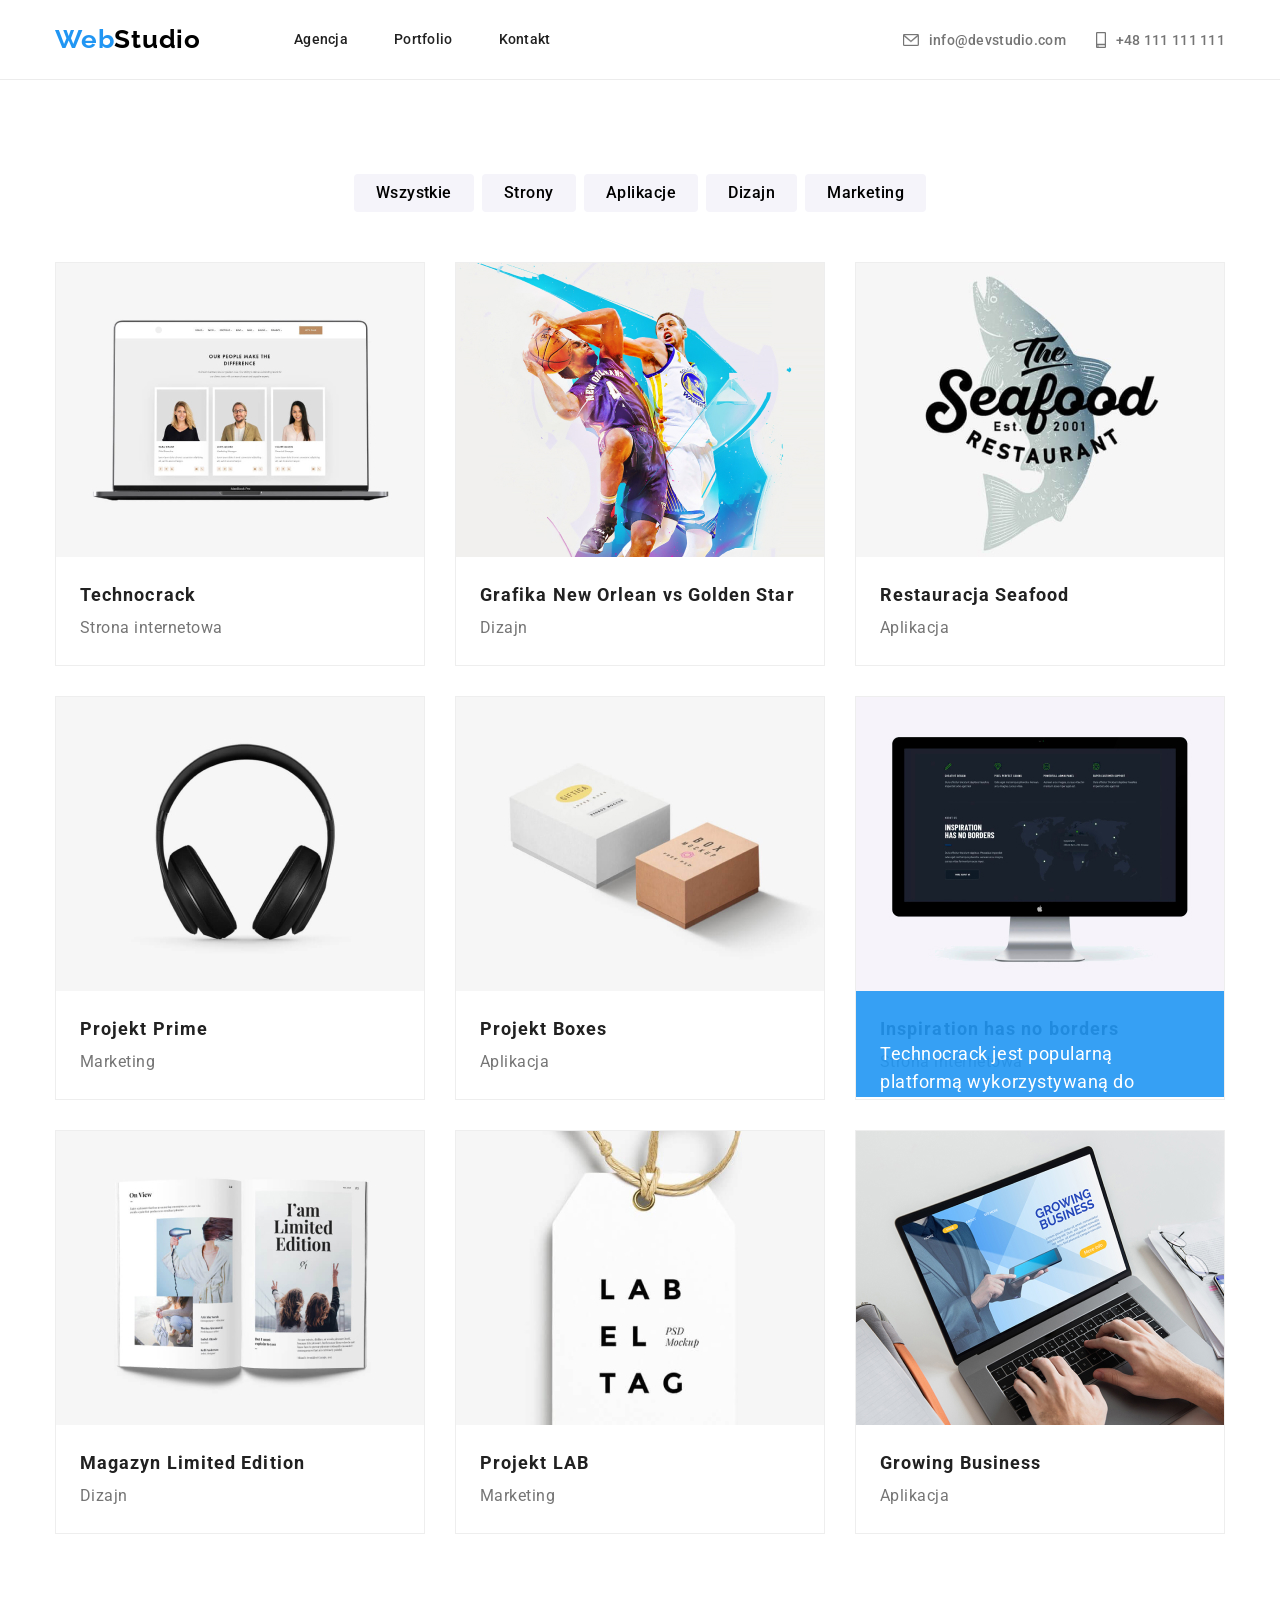
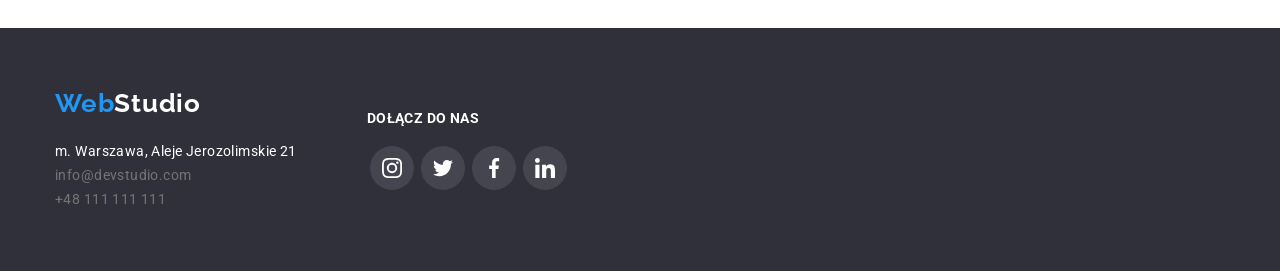
==== portfolio.html @ 231e3b5c "Files added Moved files into HW6" ====
<!doctype html>
<html lang="en">
    <head>
        <link href="https://fonts.googleapis.com/css2?family=Raleway:wght@700&family=Roboto:wght@400;500;700;900&display=swap"
            rel="stylesheet">
        <link rel="stylesheet" href="https://cdnjs.cloudflare.com/ajax/libs/modern-normalize/1.0.0/modern-normalize.min.css" />
        <link rel="stylesheet" href="./css/styles.css"/>
        <meta charset="utf-8">
        <title>Portfolio</title>
    </head>
    <body>
<!-- header -->
        <header class="header">
            <div class="container">
                <div class="navigation-bar">
                    <div class="navigation-menu">
                    <a class="header-logo" href="./index.html"><span class="in-logo">Web</span>Studio
                    </a>
                    <nav class="navigation-description">
                        <ul class="main-menu">
                            <li class="nav-item">
                                <a class="menu" href="./index.html">Agencja
                                </a>
                            </li>
                            <li class="nav-item">
                                <a class="menu" href="./portfolio.html">Portfolio
                                </a>
                            </li>
                            <li class="nav-item">
                                <a class="menu" href="./index.html">Kontakt
                                </a>
                            </li>
                        </ul>
                    </nav>
                    </div>
                    <div class="contact-bar">
                        <ul class="contact">
                            <li class="header-contact-mail">
                                <a class="header-contact" href="mailto:info@devstudio.com">
                                    <svg class="header-contact-icon" width="16" height="12">
                                        <use href="images/icons.svg#icon-envelope">
                                        </use>
                                    </svg>info@devstudio.com
                                </a>
                            </li>
                            <li class="header-contact-phone">
                                <a class="header-contact" href="tel:+48111111111">
                                    <svg class="header-contact-icon" width="10" height="16">
                                        <use href="images/icons.svg#icon-smartphone">
                                        </use>
                                    </svg>  +48 111 111 111
                                </a>
                        </li>
                        </ul>
                    </div>
                </div>
            </div>
        </header> 
<!-- Buttons -->
        <main>
            <section class="section">
                <div class="container">
                    <ul class="filters-list">
                        <li><button class="button-filters" type="button">Wszystkie</button></li>
                        <li><button class="button-filters" type="button">Strony</button></li>
                        <li><button class="button-filters" type="button">Aplikacje</button></li>
                        <li><button class="button-filters" type="button">Dizajn</button></li>
                        <li><button class="button-filters" type="button">Marketing</button></li>
                    </ul>
                </div>
<!-- Portfolio -->
                <div class="container">
                    <ul class="section-list">
                        <li class="list-item">
                            <div class="list-box">
                                <img class="portfolio-image" src="images/technocrack.jpg" alt="Strona internetowa" width="370" height="294"/>
                                <div class="portfolio-text">
                                    <p class="text-box">
                                        Technocrack jest popularną platformą wykorzystywaną do
                                        rozpowszechniania koronawirusa. Firmy wykorzystują tę
                                        platformę do celów szpiegowskich i ataków na niezabezpieczone
                                        serwery konkurencji.
                                    </p>
                                </div>
                            </div>
                            <div class="list-item-container">
                                <h3 class="list-item-title">Technocrack</h3>
                                <p class="list-item-text">Strona internetowa</p>
                             </div>
                        </li>
                        <li class="list-item">
                            <div class="list-box">
                                <img class="portfolio-image" src="images/basketball.jpg" alt="Plakat" width="370" height="294"/>
                                <div class="portfolio-text">
                                    <p class="text-box">
                                        Technocrack jest popularną platformą wykorzystywaną do
                                        rozpowszechniania koronawirusa. Firmy wykorzystują tę
                                        platformę do celów szpiegowskich i ataków na niezabezpieczone
                                        serwery konkurencji.
                                    </p>
                                </div>
                            </div>
                            <div class="list-item-container">
                                <h3 class="list-item-title">Grafika New Orlean vs Golden Star</h3>
                                <p class="list-item-text">Dizajn</p>
                            </div>
                        </li>
                        <li class="list-item">
                            <div class="list-box">
                                <img class="portfolio-image" src="images/restaurant.jpg" alt="Restauracja" width="370" height="294" />
                                <div class="portfolio-text">
                                    <p class="text-box">
                                        Technocrack jest popularną platformą wykorzystywaną do
                                        rozpowszechniania koronawirusa. Firmy wykorzystują tę
                                        platformę do celów szpiegowskich i ataków na niezabezpieczone
                                        serwery konkurencji.
                                    </p>
                                </div>
                            </div>
                            <div class="list-item-container">
                                <h3 class="list-item-title">Restauracja Seafood</h3>
                                <p class="list-item-text">Aplikacja</p>
                            </div>
                        </li>
                        <li class="list-item">
                            <div class="list-box">
                                <img class="portfolio-image" src="images/headphones.jpg"   alt="Słuchawki" width="370" height="294" />
                                <div class="portfolio-text">
                                    <p class="text-box">
                                        Technocrack jest popularną platformą wykorzystywaną do
                                        rozpowszechniania koronawirusa. Firmy wykorzystują tę
                                        platformę do celów szpiegowskich i ataków na niezabezpieczone
                                        serwery konkurencji.
                                    </p>
                                </div>
                            </div>
                            <div class="list-item-container">
                                <h3 class="list-item-title">Projekt Prime</h3>
                                <p class="list-item-text">Marketing</p>
                            </div>
                        </li>
                        <li class="list-item">
                            <div class="list-box">
                                <img class="portfolio-image" src="images/boxes.jpg" alt="Pudełka" width="370" height="294" />
                                <div class="portfolio-text">
                                    <p class="text-box">
                                        Technocrack jest popularną platformą wykorzystywaną do
                                        rozpowszechniania koronawirusa. Firmy wykorzystują tę
                                        platformę do celów szpiegowskich i ataków na niezabezpieczone
                                        serwery konkurencji.
                                    </p>
                                </div>
                            </div>
                            <div class="list-item-container">
                                <h3 class="list-item-title">Projekt Boxes</h3>
                                <p class="list-item-text">Aplikacja</p>
                            </div>
                        </li>
                        <li class="list-item">
                            <div class="list-box">
                                <img class="portfolio-image" src="images/monitor.jpg" alt="iMac" width="370" height="294"/>
                                <div class="portfolio-text">
                                    <p class="text-box">
                                        Technocrack jest popularną platformą wykorzystywaną do
                                        rozpowszechniania koronawirusa. Firmy wykorzystują tę
                                        platformę do celów szpiegowskich i ataków na niezabezpieczone
                                        serwery konkurencji.
                                    </p>
                                </diw>
                            </div>
                            <div class="list-item-container">
                                <h3 class="list-item-title">Inspiration has no borders</h3>
                                <p class="list-item-text">Strona internetowa</p>
                            </div>
                        </li>
                        <li class="list-item">
                            <div class="list-box">
                                <img class="portfolio-image" src="images/magazyn.jpg" alt="Magazyn" width="370" height="294" />
                                <div class="portfolio-text">
                                    <p class="text-box">
                                        Technocrack jest popularną platformą wykorzystywaną do
                                        rozpowszechniania koronawirusa. Firmy wykorzystują tę
                                        platformę do celów szpiegowskich i ataków na niezabezpieczone
                                        serwery konkurencji.
                                    </p>
                                </div>
                            </div>
                            <div class="list-item-container">
                                <h3 class="list-item-title">Magazyn Limited Edition</h3>
                                <p class="list-item-text">Dizajn</p>
                            </div>
                        </li>
                        <li class="list-item">
                            <div class="list-box">
                                <img class="portfolio-image" src="images/lab.jpg" alt="Zawieszka" width="370" height="294" />
                                <div class="portfolio-text">
                                    <p class="text-box">
                                        Technocrack jest popularną platformą wykorzystywaną do
                                        rozpowszechniania koronawirusa. Firmy wykorzystują tę
                                        platformę do celów szpiegowskich i ataków na niezabezpieczone
                                        serwery konkurencji.
                                    </p>
                                </div>
                            </div>
                            <div class="list-item-container">
                                <h3 class="list-item-title">Projekt LAB</h3>
                                <p class="list-item-text">Marketing</p>
                            </div>
                        </li>
                        <li class="list-item">
                            <div class="list-box">
                                <img class="portfolio-image" src="images/laptop_2.jpg" alt="Macbook" width="370" height="294" />
                                <div class="portfolio-text">
                                    <p class="text-box">
                                        Technocrack jest popularną platformą wykorzystywaną do
                                        rozpowszechniania koronawirusa. Firmy wykorzystują tę
                                        platformę do celów szpiegowskich i ataków na niezabezpieczone
                                        serwery konkurencji.
                                    </p>
                                </div>
                            </div>
                            <div class="list-item-container">
                                <h3 class="list-item-title">Growing Business</h3>
                                <p class="list-item-text">Aplikacja</p>
                            </div>
                        </li>   
                    </ul>
                </div>
            </section>
        </main>
<!-- footer -->
    <footer class="footer">
        <div class="container">
            <div class="footer-content">  
                <ul class="footer-list">
                    <li><a class="link-logo-footer" href=""><span class="web">Web</span>Studio</a></li>
                    <li><address class="adress-footer">m. Warszawa, Aleje Jerozolimskie 21</address></li>
                    <li><a class="link-mail-footer" href="mailto:info@devstudio.com">info@devstudio.com</a></li>
                    <li><a class="link-phone-footer" href="tel:+48111111111">+48 111 111 111</a></li>
                </ul> 
                <div class="social-links-footer">
                    <h2 class="social-links-footer-title">Dołącz do nas</h2>
                    <ul class="social-links-footer-list">
                        <li class="social-links-footer-item">
                            <svg class="social-links-footer-item-icon" width="20" height="20">
                                <use href="images/icons.svg#icon-instagram-2"></use>
                            </svg>
                        </li>
                        <li class="social-links-footer-item">
                            <svg class="social-links-footer-item-icon" width="20" height="20">
                                <use href="images/icons.svg#icon-twitter-1"></use>
                            </svg>
                        </li>
                        <li class="social-links-footer-item">
                            <svg class="social-links-footer-item-icon" width="20" height="20">
                                <use href="images/icons.svg#icon-facebook-1"></use>
                            </svg>
                        </li>
                        <li class="social-links-footer-item">
                            <svg class="social-links-footer-item-icon" width="20" height="20">
                                <use href="images/icons.svg#icon-linkedin-1"></use>
                            </svg>
                        </li>
                    </ul>
                </div>
            </div>
        </footer>
    </body>
</html>
---- css/styles.css ----
:root {
    --main-font: "Roboto", sans-serif;
    --secondary-font: "Raleway", sans-serif;
    --white-background: #FFFFFF;
    --blue-accent: #2196F3;
    --grey-text: #757575;
    --black-logo: #000000;
    --black-title-text: #212121;
    --light-grey-background: #F5F4FA;
    --icon-grey-fill: #AFB1B8;
}

body {
    font-family: var(--main-font);
    background-color: var(--white-background);
    width: 100%;
    /* margin: 0px auto; */
}

* {
    margin: 0;
    padding: 0;
}

.section {
    padding: 94px 0px;
}

.container {
    width: 1200px;
    margin: 0 auto;
    padding: 0px 15px;
}

/* header */

.header {
    box-sizing: border-box;
    height: 80px;
    border-bottom: 1px solid #ECECEC;
    margin-top: 0;
    display: flex;
    align-items: center;
}

.navigation-bar {
    display: flex;
    flex-direction: row;
    flex-wrap: nowrap;
    justify-content: space-between;
    align-items: center;
}

.navigation-menu {
    display: flex;
    flex-direction: row;
    flex-wrap: nowrap;
    justify-content: space-between;
    align-items: center;
    gap: 93px;
}

.header-logo {
    font-family: var(--secondary-font);
    color: var(--black-logo);
    font-size: 26px;
    font-weight: 700;
    line-height: 1.19;
    text-decoration: none;
    letter-spacing: 0.03em;
}

.in-logo {
    color: var(--blue-accent);
}

.main-menu {
    display: flex;
    flex-direction: row;
    flex-wrap: nowrap;
    justify-content: space-between;
    align-items: center;
    list-style: none;
    gap: 46px;
}

.menu {
    text-decoration: none;
    font-family: 'Roboto';
    font-style: normal;
    font-weight: 500;
    font-size: 14px;
    line-height: 16px;
    letter-spacing: 0.02em;
    color: var(--black-title-text)
}

.menu:hover,
.menu:active,
.header-contact:hover,
.header-contact:active {
    color: var(--blue-accent);
    transition: color 250ms cubic-bezier(0.4, 0, 0.2, 1);
}

.contact {
    display: flex;
    flex-direction: row;
    flex-wrap: nowrap;
    justify-content: space-between;
    align-items: center;
    list-style: none;
    gap: 30px;
}

.header-contact {
    display: flex;
    flex-direction: row;
    flex-wrap: nowrap;
    justify-content: space-between;
    align-items: center;
    list-style: none;
    text-decoration: none;
    gap: 10px;
    font-family: 'Roboto';
    font-style: normal;
    font-weight: 500;
    font-size: 14px;
    line-height: 16px;
    letter-spacing: 0.02em;
    color: var(--grey-text)
}

.header-contact:hover .header-contact-icon,
.header-contact:active .header-contact-icon,
.header-contact:hover svg {
    color: var(--blue-accent);
    fill: var(--blue-accent);
    stroke: var(--blue-accent);
    transition: color fill stroke 250ms cubic-bezier(0.4, 0, 0.2, 1);
}

.header-contact-icon {
    fill: var(--grey-text);
    stroke: var(--grey-text);
}

.header-contact-icon:hover,
.header-contact-icon:active {
    fill: var(--blue-accent);
    stroke: var(--grey-text);
    transition: fill stroke 250ms cubic-bezier(0.4, 0, 0.2, 1);
   
}

.menu:hover {
    position: relative;
    color: var(--blue-accent);
}

.menu:hover::after {
    position: absolute;
    content: " ";
    display: block;
    top: 45px;
    width: 100%;
    height: 4px;
    background-color: var(--blue-accent);
    border-radius: 2px;
    transition: color 250ms cubic-bezier(0.4, 0, 0.2, 1);
}

/* footer */

.footer {
    display: flex;
    flex-direction: row;
    background-color: #2F303A;
    padding: 60px 0;
}

.footer-content {
    display: flex;
    flex-direction: row;
    align-items: center;
    gap: 70px;
}
.footer-list {
    max-width: fit-content;
    list-style-type: none;
    display: flex;
    flex-direction: column;
}

.link-logo-footer {
    font-family: 'Raleway';
    font-weight: 700;
    font-size: 26px;
    line-height: 31px;
    letter-spacing: 0.03em;
    text-decoration: none;
    color: var(--white-background);
}

.web {
    color: var(--blue-accent);
}

.adress-footer {
    /* width: 246px; */
    font-family: 'Roboto';
    font-style: normal;
    font-weight: 400;
    font-size: 14px;
    line-height: 24px;
    letter-spacing: 0.03em;
    text-decoration: none;
    color: var(--white-background);
    margin-top: 20px;
}

.link-mail-footer {
    font-style: normal;
    font-weight: 400;
    font-size: 14px;
    line-height: 24px;
    letter-spacing: 0.03em;
    text-decoration: none;
    color: var(--grey-text);
    margin-top: 9px;
}

.link-phone-footer {
    font-style: normal;
    font-weight: 400;
    font-size: 14px;
    line-height: 24px;
    letter-spacing: 0.03em; 
    text-decoration: none;
    color: var(--grey-text);
    margin-top: 9px;
}

.social-links-footer {
    width: 204px;
    height: 80px;
    gap: 10px;
}
.social-links-footer-title {
    font-family: 'Roboto';
    font-style: normal;
    font-weight: 700;
    font-size: 14px;
    line-height: 16px;
    letter-spacing: 0.03em;
    text-transform: uppercase;
    color: var(--white-background);
    margin-bottom: 20px;
}
.social-links-footer-list {
    list-style-type: none;
    display: flex;
    flex-direction: row;
    justify-content:space-around;
}

.social-links-footer-item {
    width: 44px;
    height: 44px;
    padding: 12px 12px 12px 12px;
    border-radius: 50%;
    background-color: rgba(255, 255, 255, 0.1);
}

.social-links-footer-item:hover,
.social-links-footer-item:focus {
    background-color: var(--blue-accent);
    cursor: pointer;
    transition: 250ms cubic-bezier(0.4, 0, 0.2, 1);
}

.social-links-footer-item-icon {
    fill: var(--white-background)
}

/* MAIN PAGE */
/* button with background */

.solutions {
    background-image: linear-gradient(rgba(47, 48, 58, 0.4),
                rgba(255, 255, 255, 0.1)), url(./../images/background-image.svg);
    background-size: cover;
    background-repeat: no-repeat;
    filter: drop-shadow(0px 4px 4px rgba(0, 0, 0, 0.25));
    align-items: center;
    display: flex;
    flex-direction: column;
    justify-content: center;
    padding: 200px 0px;
}

.content {
    display: flex;
    flex-direction: column;
    align-items: center;
}

.title-solutions {
    color: var(--white-background);
    text-align: center;
    display: flex;
    justify-content: space-between;
    width: 671px;
    height: 120px;
    align-items: center;
    justify-content: center;
    text-transform: uppercase;
    line-height: 60px;
    font-size: 44px;
    font-weight: 900;
    letter-spacing: 0.06em;
}

.service-button {
    color: var(--white-background);
    background-color: var(--blue-accent);
    border-radius: 4px;
    cursor: pointer;
    font-size: 16px;
    font-weight: 700;
    line-height: 30px;
    text-align: center;
    letter-spacing: 0.06em;
    padding: 10px 42px;   
    border: none;
    margin-top: 30px;
}

/* Strengths */

/* .section-strengths {
    width: 1170px;
    height: 251px;
    margin-top: 94px;
    margin-bottom: 94px;
    margin-left: 215px;
    margin-right: 215px;
} */

.strengths-list {
    list-style-type: none;
    display: flex;
    flex-direction: row;
    justify-content: space-between;
    margin: auto;
    gap: 30px;
}

.strengths-item {
    box-sizing: border-box;
    width: 270px;
    height: 251px;
}

.strengths-icon-group {
    background-color: var(--light-grey-background);
    box-sizing: border-box;
    width: 270px;
    height: 120px;
    border-radius: 4px;
    padding: 25px 100px 25px 100px;
    margin-bottom: 30px;

}

.strengths-title {
    font-family: 'Roboto';
    font-style: normal;
    font-weight: 700;
    font-size: 14px;
    line-height: 16px;
    letter-spacing: 0.03em;
    text-transform: uppercase;
    color: var(--black-title-text);
    margin-bottom: 10px;
}

.strengths-text {
    font-family: 'Roboto';
    font-style: normal;
    font-weight: 400;
    font-size: 14px;
    line-height: 24px;
    letter-spacing: 0.03em;
    color: var(--grey-text);
}

/* scope */

.scope {
    display: flex;
    flex-direction: column;
    justify-content: space-between;
    align-items: center;
}

.scope-title {
    font-weight: 700;
    font-size: 36px;
    line-height: 42px;
    text-align:center;
    letter-spacing: 0.03em;
    color: var(--black-title-text);
    margin-bottom: 50px;
}

.scope-list {
    list-style: none;
    display: flex;
    flex-direction: row;
    justify-content: space-between;
    gap: 30px;
}

.scope-item {
    padding: 0;
    gap: 15px;
    position: relative;
    overflow: hidden;
}

.scope-item>.box {
    position: absolute;
    left: 0;
    bottom: 3px;
    text-align: center;
    display: flex;
    justify-content: center;
    align-items: center;
    width: 100%;
    height: 70px;
    font-size: 14px;
    font-weight: 700;
    background-color: rgba(47, 48, 58, 0.8);
    color: var(--light-grey-background)
}

/* team */

.team {
    background-color: #F5F4FA;
    display: flex;
    flex-direction: column;
    justify-content: space-between;
    align-items: center;
}

.team-title {
    font-weight: 700;
    font-size: 36px;
    line-height: 42px;
    text-align: center;
    letter-spacing: 0.03em;
    color: var(--black-title-text);
    margin-bottom: 50px;
}

.team-list {
    list-style: none;
    display: flex;
    flex-direction: row;
    justify-content: space-between;
}

.team-item {
    width: 270px;
    height: 428px;
    background-color: var(--white-background);
    box-shadow: 0px 1px 3px rgba(0, 0, 0, 0.12), 0px 1px 1px rgba(0, 0, 0, 0.14), 0px 2px 1px rgba(0, 0, 0, 0.2);
    border-radius: 0px 0px 4px 4px;
}

.title-name {
    font-weight: 500;
    font-size: 16px;
    line-height: 19px;
    text-align: center;
    letter-spacing: 0.03em;
    color: var(--black-title-text);
    margin: 30px 99px 10px 99px;
}

.text-position {
    font-weight: 400;
    font-size: 16px;
    line-height: 19px;
    text-align: center;
    letter-spacing: 0.03em;
    color: var(--grey-text);
    margin-bottom: 16px;
}

.team-list-social-links {
    width: 206px;
    height: 56px;
    margin: auto;
    list-style-type: none;
    display: flex;
    flex-direction: row;
    justify-content: space-between;
}

.team-item-social-links {
    width: 44px;
    height: 44px;
    padding: 12px 12px 12px 12px;
    border-radius: 50%;
    background-color: var(--white-background);
}

.team-item-social-links:hover,
.team-item-social-links:focus,
.team-item-social-links:hover svg {
    background-color: var(--blue-accent);
    fill: var(--white-background);
    cursor: pointer;
    transition: 250ms cubic-bezier(0.4, 0, 0.2, 1);
}

.social-links-card-item {
    fill: var(--icon-grey-fill);
}

/* our clients */
/* .clients {
    width: 1600px;
    height: 372px;
    padding: 94px 215px 94px 215px;
} */
/* .our-clients {
    width: 1170px;
    height: 184px;
} */

.our-clients-title {
    font-family: 'Roboto';
    font-style: normal;
    font-weight: 700;
    font-size: 36px;
    line-height: 42px;
    text-align: center;
    letter-spacing: 0.03em;
    color: var(--black-title-text);
    margin-bottom: 50px;
}

.our-clients-list {
    list-style-type: none;
    box-sizing: border-box;
    display: flex;
    flex-direction: row;
    justify-content: space-between;
    gap: 30px;
}

.our-clients-icon {
    box-sizing: border-box;
    width: 170px;
    height: 92px;
    border: 1px solid #AFB1B8;
    border-radius: 4px;
    padding: 16px 32px 16px 32px;
}

.our-clients-icon-logo {
    fill: var(--icon-grey-fill);
}

.our-clients-icon:hover,
.our-clients-icon:focus {
    border: 1px solid var(--blue-accent);
    cursor: pointer;
    transition: 250ms cubic-bezier(0.4, 0, 0.2, 1);
    
}

.our-clients-icon:hover svg {
    fill: var(--blue-accent);
    cursor: pointer;
    transition: fill 250ms cubic-bezier(0.4, 0, 0.2, 1);
}

/* PORTFOLIO */
/* Buttons */

.filters-list {
    list-style-type: none;
    display: flex;
    flex-direction: row;
    justify-content:center;
    gap: 8px;
    /* width: 1600px;
    margin-top: 94px; */
    margin-bottom: 50px;
}

.button-filters {
    font-weight: 500;
    font-size: 16px;
    line-height: 26px;
    text-align: center;
    letter-spacing: 0.03em;
    border-radius: 4px;
    padding: 6px 22px 6px 22px;
    background-color: var(--light-grey-background);
    cursor: pointer;
    border: none;
}

.button-filters:hover,
.button-filters:focus {
    color: var(--white-background);
    background-color: var(--blue-accent);
    box-shadow: 0px 3px 1px rgba(0, 0, 0, 0.1), 0px 1px 2px rgba(0, 0, 0, 0.08), 0px 2px 2px rgba(0, 0, 0, 0.12);
    transition: 250ms cubic-bezier(0.4, 0, 0.2, 1);
}

/* Portfolio */
.portfolio {
    box-sizing: border-box;
    /* background-color: red; */
    /* width: 1170px; */
    /* height: 1360px; */
    /* margin-left: 215px;
    margin-right: 215px; */
}

.section-list {
    list-style: none;
    display: flex;
    flex-wrap: wrap;
    gap: 30px;
    padding: 0;
}

.list-item {
    box-sizing: border-box;
    width: 370px;
    height: 404px;
    flex-basis: calc((100% - 60px)/3);
    border: 1px solid #EEEEEE;
}

.list-item:hover,
.list-item:focus {
    box-shadow: 0px 1px 1px rgba(0, 0, 0, 0.12), 0px 4px 4px rgba(0, 0, 0, 0.06), 1px 4px 6px rgba(0, 0, 0, 0.16);
    cursor: pointer;
    transition: 250ms cubic-bezier(0.4, 0, 0.2, 1);
}

.portfolio-image {
    display: block;
}

.list-item-container {
   padding: 20px 24px 20px 24px;
}

.list-item-title {
    font-weight: 700;
    font-size: 18px;
    line-height: 36px;
    letter-spacing: 0.06em;
    color: var(--black-title-text);
}

.list-item-text {
    font-weight: 400;
    font-size: 16px;
    line-height: 30px;
    letter-spacing: 0.03em;
    color: var(--grey-text);
}

.list-box {
    position: relative;
    overflow:hidden;
}

.list-item:hover .portfolio-text,
.list-item:focus .portfolio-text {
    transform: translateY(-100%);
    transition: 250ms cubic-bezier(0.4, 0, 0.2, 1);
}

.portfolio-text {
    position: absolute;
    width: 370px;
    height: 294px;
    margin-left: auto;
    margin-right: auto;
    overflow: hidden;
    transform: translateY(0);
    transition: 250ms cubic-bezier(0.4, 0, 0.2, 1);
    background-color: rgba(33, 150, 243, 0.9);
    cursor: pointer;
}

.text-box {
    position: absolute;
    color: var(--white-background);
    font-size: 18px;
    line-height: 1.56;
    letter-spacing: 0.03em;
    padding: 49px 45px 49px 24px;
    margin: 0;
    transition: transform 250ms cubic-bezier(0.4, 0, 0.2, 1);
}

.list-item:hover,
.list-item:focus {
    box-shadow: 0px 1px 1px rgba(0, 0, 0, 0.12),
        0px 4px 4px rgba(0, 0, 0, 0.06), 0px 1px 1px rgba(0, 0, 0, 0.12);
    transition: 250ms cubic-bezier(0.4, 0, 0.2, 1);
}

/* MODAL WINDOW */

.backdrop {
    width: 100vw;
    height: 100vh;
    visibility: visible;
    opacity: 1;
    pointer-events: auto;
    position: fixed;
    left: 0;
    top: 0;
    background: rgba(0, 0, 0, 0.2);
    transition: visibility 250ms cubic-bezier(0.4, 0, 0.2, 1), opacity 250ms cubic-bezier(0.4, 0, 0.2, 1);
    z-index: 99;
}

.modal {
    position: absolute;
    top: 50%;
    left: 50%;
    transform: translate(-50%, -50%);
    width: 528px;
    min-height: 581px;
    background-color: var(--white-background);
}

.close-btn {
    position: absolute;
    top: 8px;
    right: 8px;
    width: 30px;
    height: 30px;
    background-color: var(--white-background);
    border: 1px solid rgba(0, 0, 0, 0.1);
    border-radius: 50%;
    cursor: pointer;
}

.is-hidden {
    opacity: 0;
    visibility: hidden;
    pointer-events: none;
}
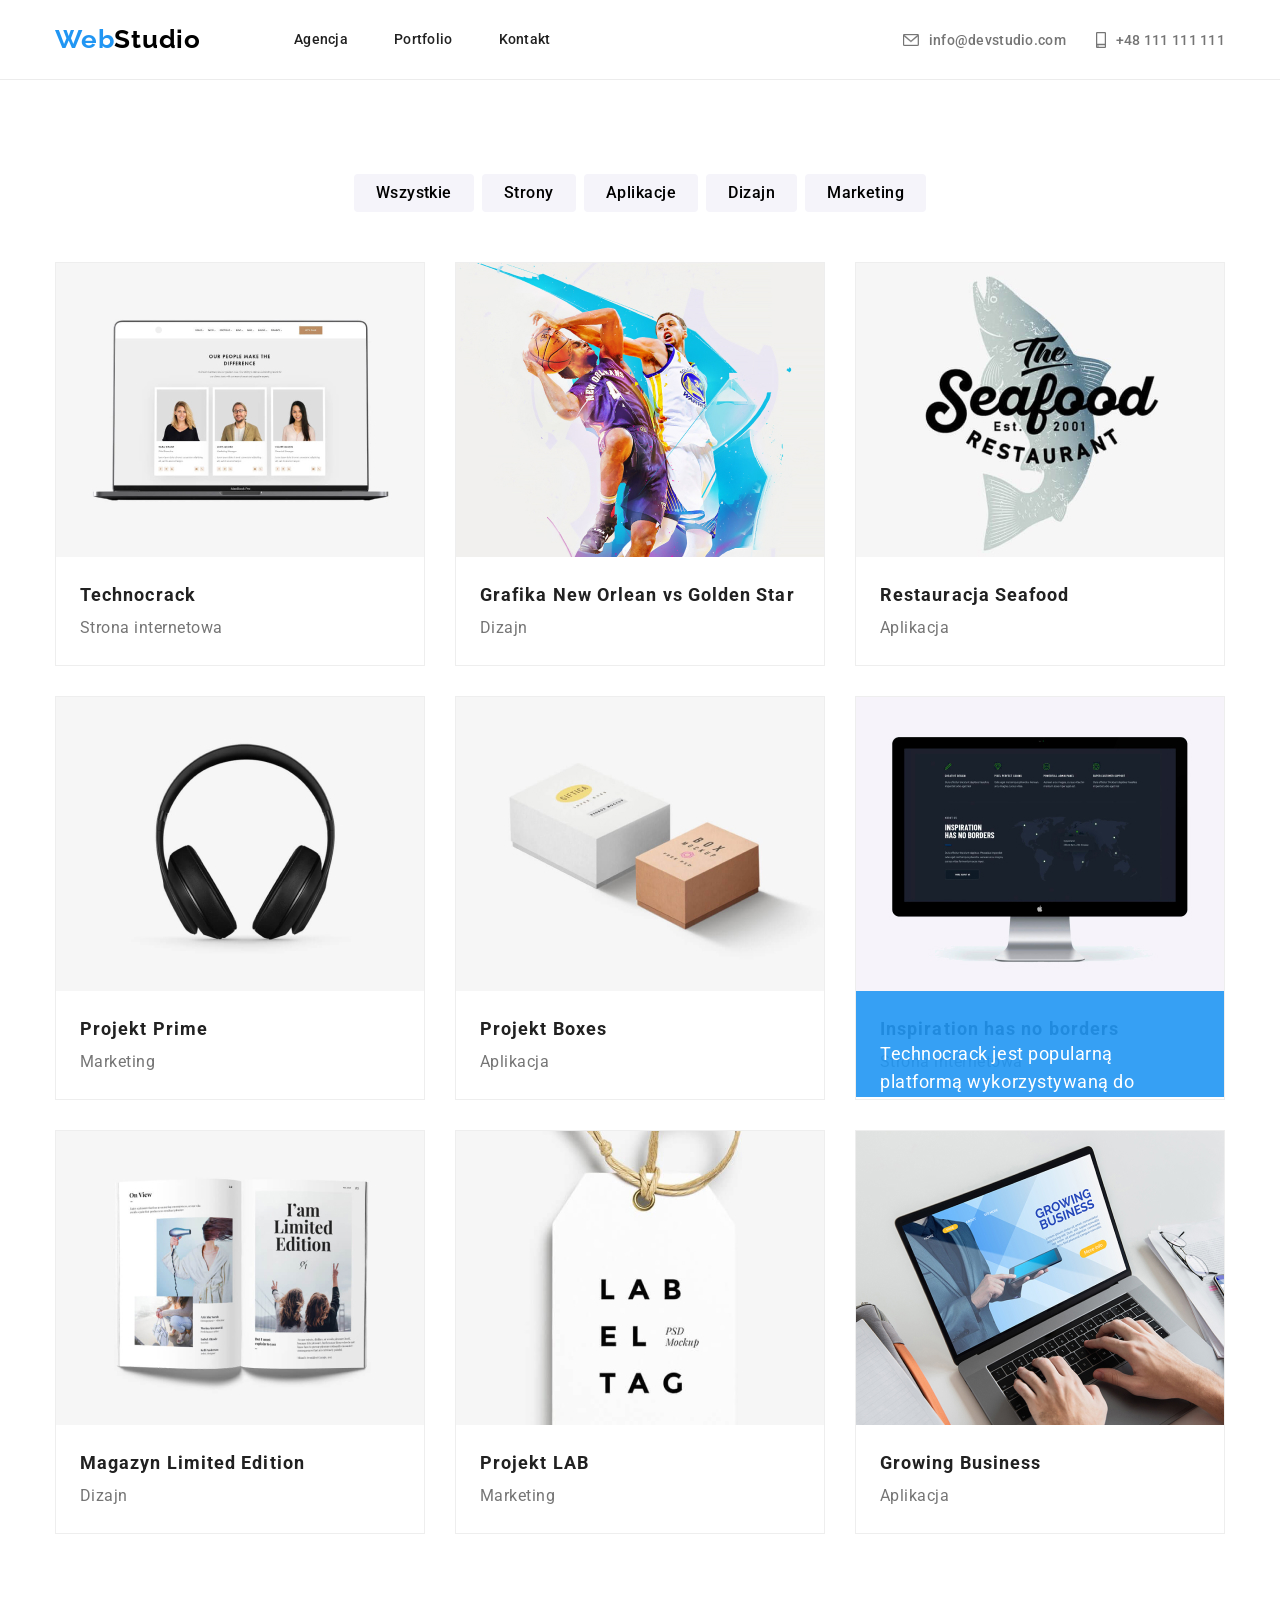
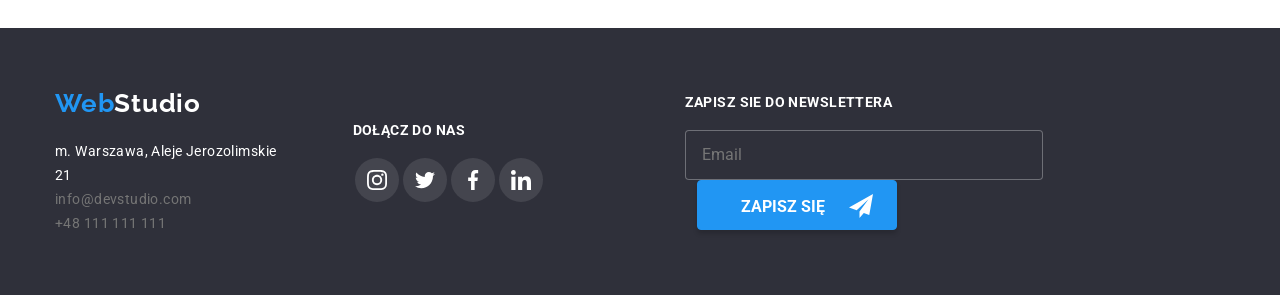
==== commit 4e13f402: "Footer newsletter + modal Fields added" ====
--- a/portfolio.html
+++ b/portfolio.html
@@ -231,13 +231,15 @@
 <!-- footer -->
     <footer class="footer">
         <div class="container">
-            <div class="footer-content">  
+            <div class="footer-content">
                 <ul class="footer-list">
                     <li><a class="link-logo-footer" href=""><span class="web">Web</span>Studio</a></li>
-                    <li><address class="adress-footer">m. Warszawa, Aleje Jerozolimskie 21</address></li>
+                    <li>
+                        <address class="adress-footer">m. Warszawa, Aleje Jerozolimskie 21</address>
+                    </li>
                     <li><a class="link-mail-footer" href="mailto:info@devstudio.com">info@devstudio.com</a></li>
                     <li><a class="link-phone-footer" href="tel:+48111111111">+48 111 111 111</a></li>
-                </ul> 
+                </ul>
                 <div class="social-links-footer">
                     <h2 class="social-links-footer-title">Dołącz do nas</h2>
                     <ul class="social-links-footer-list">
@@ -263,7 +265,21 @@
                         </li>
                     </ul>
                 </div>
+                <div class="newsletter-box">
+                    <p class="newsletter">ZAPISZ SIE DO NEWSLETTERA</p>
+                    <div class="newsletter-contact">
+                        <form name="form-email">
+                            <label>
+                                <input class="box-email" type="email" name="email" placeholder="Email" />
+                            </label>
+                            <button class="news-btn" type="button">ZAPISZ SIĘ
+                                <svg class="newsletter-icon" width="24" height="24">
+                                    <use href="./images/icons.svg#icon-icon-send"></use>
+                                </svg></button>
+                    </div>
+                </div>
             </div>
-        </footer>
+        </div>
+    </footer>
     </body>
 </html>
--- a/css/styles.css
+++ b/css/styles.css
@@ -281,6 +281,61 @@
 
 .social-links-footer-item-icon {
     fill: var(--white-background)
+}
+
+/* formularz */
+
+.newsletter-box {
+    margin-left: 70px;
+}
+
+.newsletter {
+    font-weight: 700;
+    color: var(--white-background);
+    font-size: 14px;
+    line-height: 16px;
+    letter-spacing: 0.03em;
+    padding-bottom: 20px;
+}
+
+.newsletter-contact {
+    display: block;
+    align-items: flex-end;
+}
+
+.box-email {
+    width: 358px;
+    height: 50px;
+    border-radius: 4px;
+    background-color: #2F303A;
+    border: 1px solid rgba(255, 255, 255, 0.3);
+    color: var(--light-color);
+    font-size: 16px;
+    padding-left: 16px;
+    cursor: text;
+}
+
+.news-btn {
+    width: 200px;
+    height: 50px;
+    color: var(--white-background);
+    background-color: var(--blue-accent);
+    font-weight: 700;
+    font-size: 16px;
+    line-height: 30px;
+    border-radius: 4px;
+    border: 1px solid rgba(33, 150, 243, 1);
+    margin-left: 12px;
+    box-shadow: 0px 4px 4px rgba(0, 0, 0, 0.15);
+    cursor: pointer;
+}
+
+.newsletter-icon {
+    color: var(--white-background);
+    fill: var(--white-background);
+    position: relative;
+    left: 20px;
+    top: 6px;
 }
 
 /* MAIN PAGE */
@@ -766,4 +821,167 @@
     opacity: 0;
     visibility: hidden;
     pointer-events: none;
+}
+
+.modal-header {
+    font-weight: 700;
+    font-size: 20px;
+    text-align: center;
+    color: var(--black-logo);
+}
+
+.fieldset {
+    display: flex;
+    align-items: center;
+    margin-top: 4px;
+    box-sizing: border-box;
+    border-radius: 4px;
+    fill: var(--white-background);
+}
+
+.fieldset-comment {
+    width: 448px;
+    min-height: 120px;
+    border-radius: 4px;
+    margin-top: 4px;
+    display: flex;
+    position: relative;
+    border: 1px solid rgba(33, 33, 33, 0.2);
+}
+
+.label {
+    margin-top: 10px;
+    font-size: 12px;
+    line-height: 1.167;
+    letter-spacing: 0.01em;
+    color: rgba(117, 117, 117, 1);
+}
+
+.label-icon {
+    display: flex;
+    width: 18px;
+    height: 18px;
+    padding: 12px;
+}
+
+.label {
+    font-weight: 400;
+    font-size: 12px;
+    line-height: 14px;
+    letter-spacing: 0.01em;
+}
+
+.fieldset input {
+    border: 1px solid rgba(33, 33, 33, 0.2);
+    border-radius: 4px;
+    background-color: transparent;
+    width: 406px;
+    position: absolute;
+    height: 40px;
+    padding-left: 42px;
+}
+
+.input-comment {
+    border: 0;
+    background-color: transparent;
+    min-width: 432px;
+    max-width: 432px;
+    position: absolute;
+    min-height: 108px;
+    max-height: 108px;
+    top: 0px;
+    left: 0px;
+    padding-top: 12px;
+    padding-left: 16px;
+    font-family: var(--main-font);
+    font-weight: 400;
+    font-size: 12px;
+}
+
+.label-checkbox {
+    display: flex;
+    justify-content: center;
+    margin-top: 10px;
+    font-size: 14px;
+}
+
+.modal-btn {
+    width: 200px;
+    height: 50px;
+    border-radius: 4px;
+    padding: 12px;
+    margin-top: 30px;
+    color: var(--white-background);
+    background-color: var(--blue-accent);
+    border: 1px solid rgba(255, 255, 255, 0.3);
+    font-size: 16px;
+    display: block;
+    text-align: center;
+    cursor: pointer;
+}
+
+.modal-button {
+    display: flex;
+    justify-content: center;
+}
+
+.checkbox-legal {
+    margin: 0 4px;
+}
+
+.checkbox-title {
+    margin-right: 4px;
+}
+
+.checkbox-window {
+    color: var(--white-background);
+    font-size: 14px;
+    margin-right: 4px;
+}
+
+.checkbox-svg {
+    position: absolute;
+    width: 16px;
+    height: 15px;
+    border-radius: 2px;
+}
+
+.input:focus,
+.label textarea:hover,
+.label textarea:focus,
+.fieldset input:focus+svg,
+.fieldset-comment:hover,
+.fieldset-comment:focus-within {
+    fill: var(--blue-accent);
+    border-color: var(--blue-accent);
+}
+
+.fieldset input:focus-visible,
+.fieldset-comment textarea:focus-visible {
+    outline: none;
+}
+
+.label-checkbox:checked {
+    display: block;
+    opacity: 1;
+}
+
+.input-comment::placeholder {
+    color: rgba(117, 117, 117, 0.5);
+    font-size: 12px;
+    font-weight: 400;
+    line-height: 14.06px;
+}
+
+.label-checkbox input:checked~.checkbox-window .checkbox-svg {
+    display: block;
+    opacity: 1;
+    position: absolute;
+    left: 54px;
+}
+
+.checkbox-svg {
+    display: none;
+    opacity: 0;
+    fill: var(--blue-accent);
 }
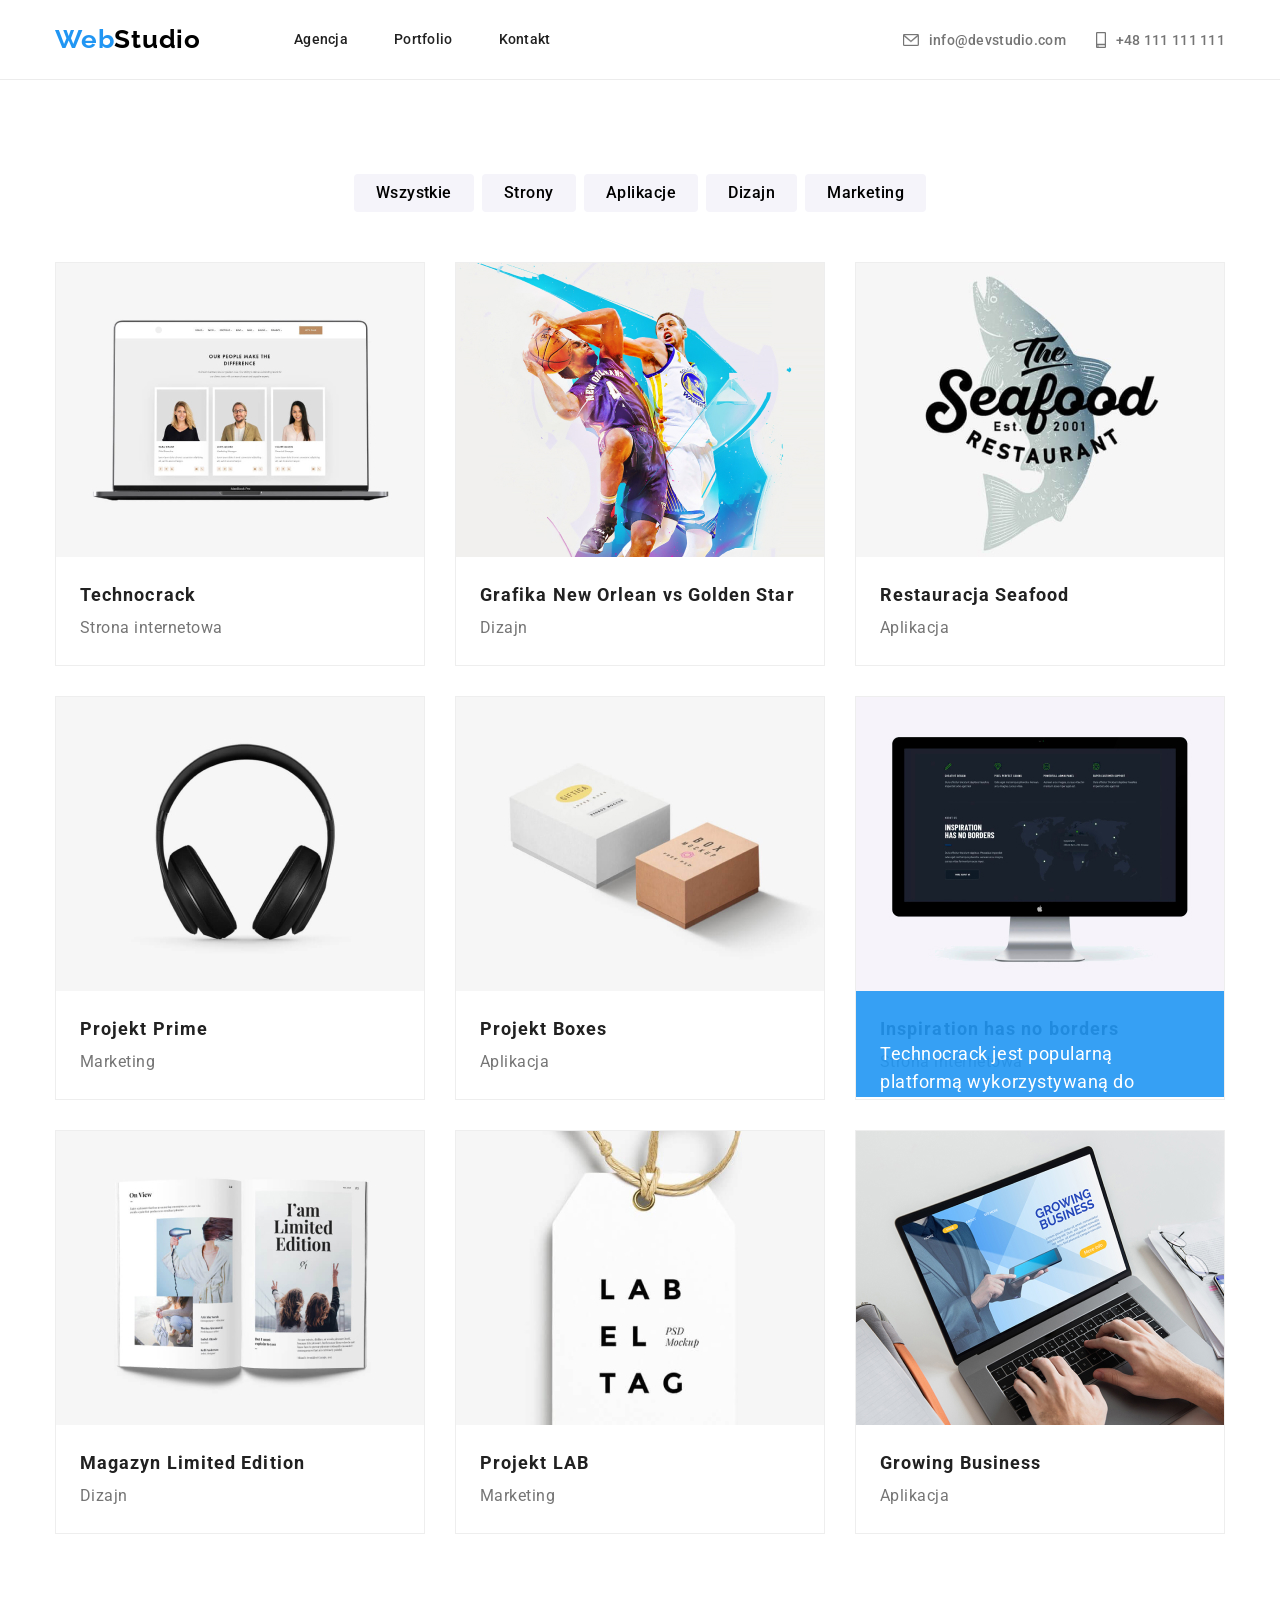
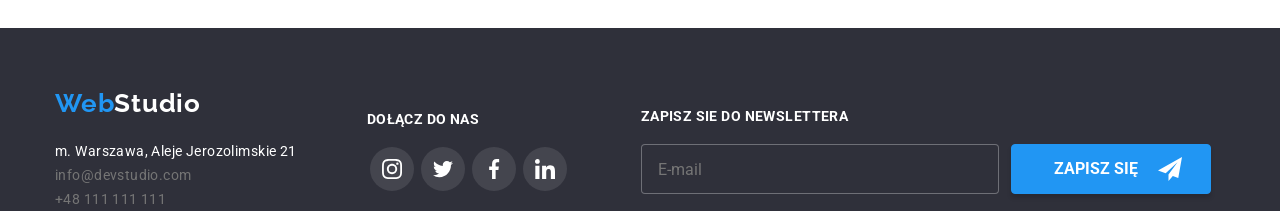
==== commit 48a5c6ec: "Update portfolio.html" ====
--- a/portfolio.html
+++ b/portfolio.html
@@ -268,14 +268,18 @@
                 <div class="newsletter-box">
                     <p class="newsletter">ZAPISZ SIE DO NEWSLETTERA</p>
                     <div class="newsletter-contact">
-                        <form name="form-email">
-                            <label>
-                                <input class="box-email" type="email" name="email" placeholder="Email" />
-                            </label>
+                        <div class="Mail-input">
+                            <form name="form-email">
+                                <label>
+                                    <input class="box-email" type="email" name="email" placeholder="E-mail" />
+                                </label>
+                        </div>
+                        <div class="nws">
                             <button class="news-btn" type="button">ZAPISZ SIĘ
                                 <svg class="newsletter-icon" width="24" height="24">
                                     <use href="./images/icons.svg#icon-icon-send"></use>
                                 </svg></button>
+                        </div>
                     </div>
                 </div>
             </div>
--- a/css/styles.css
+++ b/css/styles.css
@@ -176,7 +176,7 @@
     display: flex;
     flex-direction: row;
     background-color: #2F303A;
-    padding: 60px 0;
+    /* padding: 60px 0; */
 }
 
 .footer-content {
@@ -184,12 +184,15 @@
     flex-direction: row;
     align-items: center;
     gap: 70px;
+    
 }
 .footer-list {
     max-width: fit-content;
     list-style-type: none;
     display: flex;
     flex-direction: column;
+    /* background-color: brown; */
+    margin-top: 60px;
 }
 
 .link-logo-footer {
@@ -245,6 +248,9 @@
     width: 204px;
     height: 80px;
     gap: 10px;
+    /* background-color: brown; */
+    margin-top: 63px;
+    /* padding-top: 0px; */
 }
 .social-links-footer-title {
     font-family: 'Roboto';
@@ -286,7 +292,14 @@
 /* formularz */
 
 .newsletter-box {
-    margin-left: 70px;
+    /* width: 570px;
+    height: 86px; */
+    /* margin-left: 70px; */
+    /* background-color: #EEEEEE;
+    padding: 50px; */
+    display: flex;
+    flex-direction: column;
+    margin-top: 63px;
 }
 
 .newsletter {
@@ -296,14 +309,32 @@
     line-height: 16px;
     letter-spacing: 0.03em;
     padding-bottom: 20px;
+    /* margin-top: 72px; */
+    /* background-color: brown; */
+    /* background-color: #2196F3; */
 }
 
 .newsletter-contact {
+    /* display: block; */
+    /* display: flex;
+    flex-direction: row;
+    gap: 12px;
+    justify-content:space-between; */
+    /* align-items: flex-end; */
+    /* background-color: brown; */
+    /* padding: 20px; */
+    display: flex;
+    flex-direction: row;
+    justify-content: space-between;
+    align-items: center;
+    flex-wrap: nowrap;
+    gap: 12px;
+    /* padding: 50px; */
+
+}
+
+.box-email {
     display: block;
-    align-items: flex-end;
-}
-
-.box-email {
     width: 358px;
     height: 50px;
     border-radius: 4px;
@@ -318,24 +349,28 @@
 .news-btn {
     width: 200px;
     height: 50px;
+    text-align: center;
     color: var(--white-background);
     background-color: var(--blue-accent);
     font-weight: 700;
     font-size: 16px;
     line-height: 30px;
+    text-align: center;
     border-radius: 4px;
     border: 1px solid rgba(33, 150, 243, 1);
-    margin-left: 12px;
     box-shadow: 0px 4px 4px rgba(0, 0, 0, 0.15);
     cursor: pointer;
+    padding: 10px 28px 10px 42px;
+    display: flex;
+    flex-direction: row;
+    align-items: center;
+    justify-content: space-between;
+    /* gap: 24px; */
 }
 
 .newsletter-icon {
     color: var(--white-background);
     fill: var(--white-background);
-    position: relative;
-    left: 20px;
-    top: 6px;
 }
 
 /* MAIN PAGE */
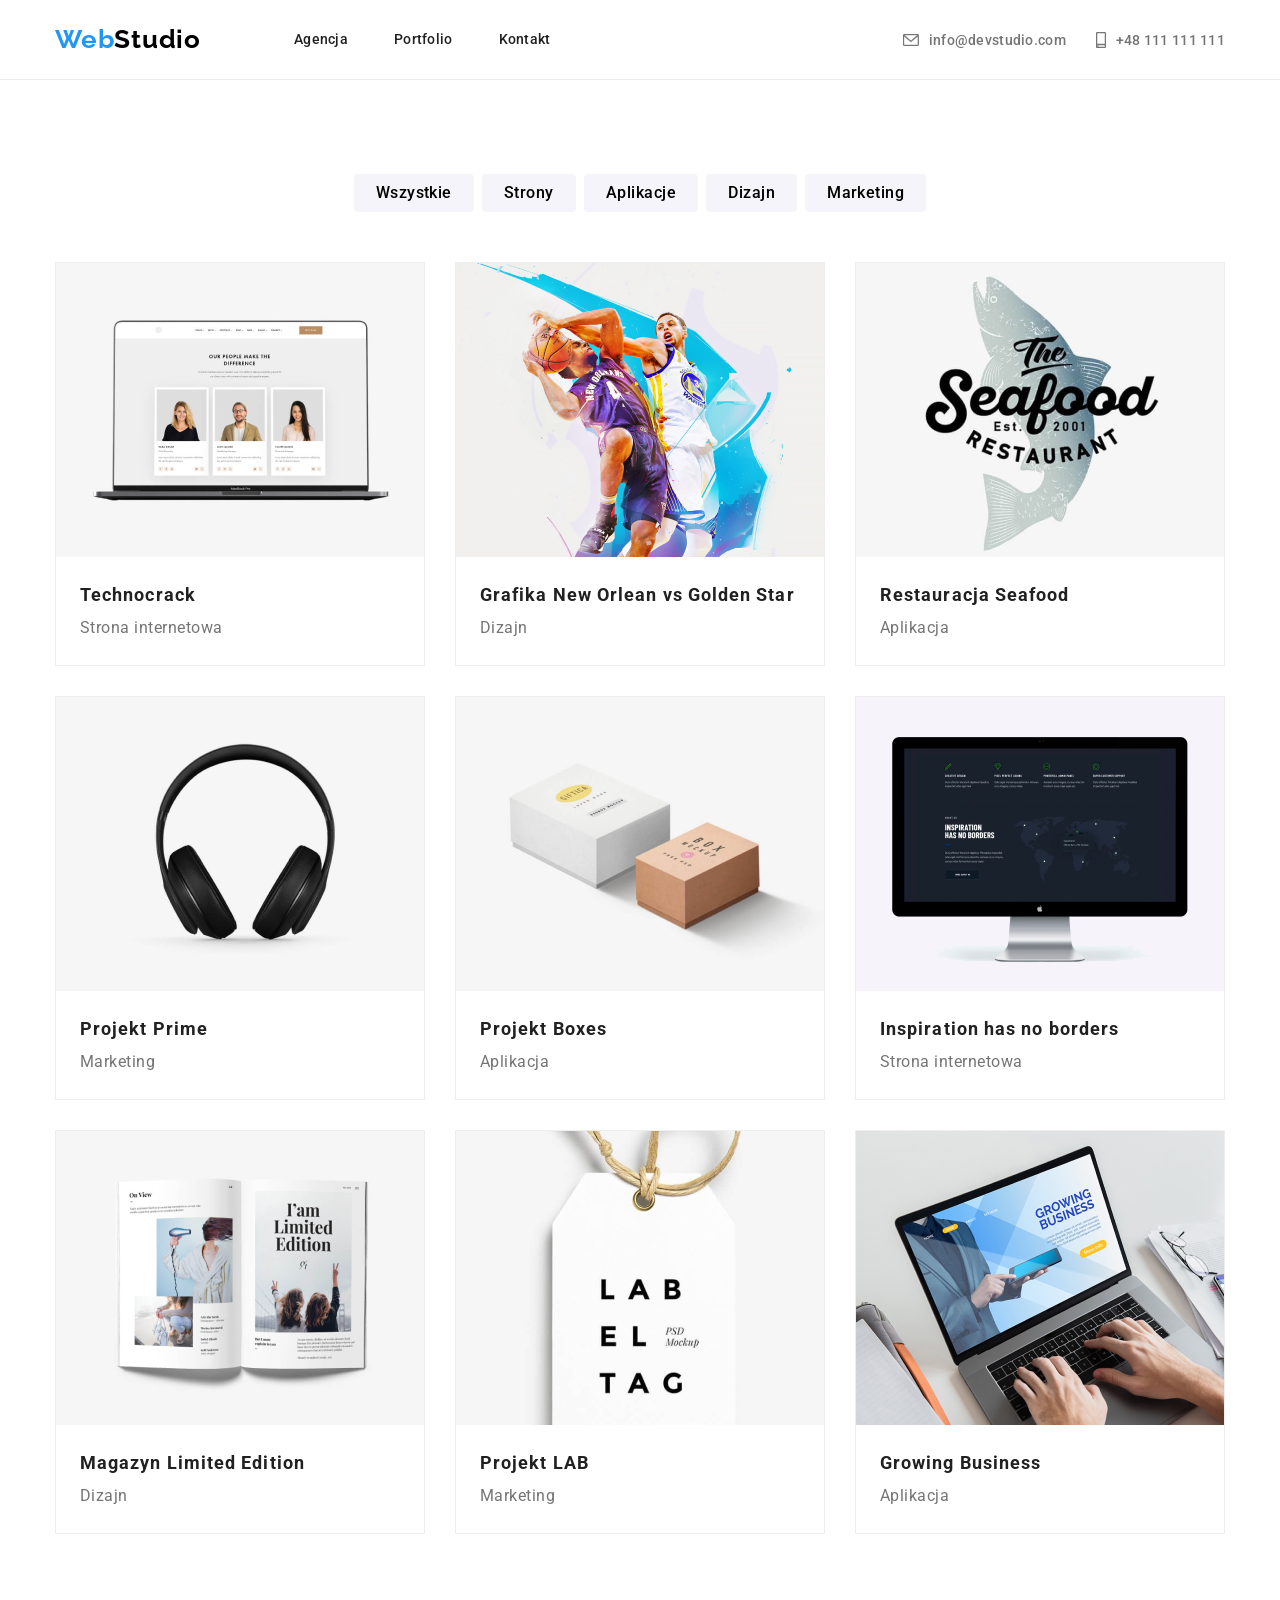
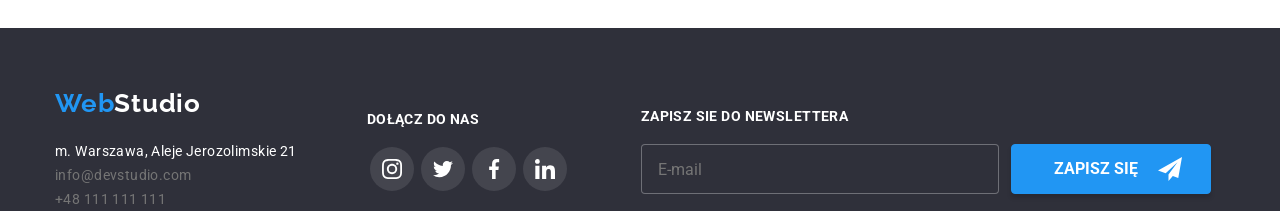
==== commit 33aa1e23: "Update portfolio.html" ====
--- a/portfolio.html
+++ b/portfolio.html
@@ -166,7 +166,7 @@
                                         platformę do celów szpiegowskich i ataków na niezabezpieczone
                                         serwery konkurencji.
                                     </p>
-                                </diw>
+                                </div>
                             </div>
                             <div class="list-item-container">
                                 <h3 class="list-item-title">Inspiration has no borders</h3>
--- a/css/styles.css
+++ b/css/styles.css
@@ -838,6 +838,7 @@
     width: 528px;
     min-height: 581px;
     background-color: var(--white-background);
+    /* padding: 40px; */
 }
 
 .close-btn {
@@ -850,6 +851,7 @@
     border: 1px solid rgba(0, 0, 0, 0.1);
     border-radius: 50%;
     cursor: pointer;
+    /* padding: 6px; */
 }
 
 .is-hidden {
@@ -863,6 +865,9 @@
     font-size: 20px;
     text-align: center;
     color: var(--black-logo);
+    margin-top: 70px;
+    margin-left: auto;
+    margin-right: auto;
 }
 
 .fieldset {
@@ -872,6 +877,9 @@
     box-sizing: border-box;
     border-radius: 4px;
     fill: var(--white-background);
+    margin-top: 12px;
+    margin-left: auto;
+    margin-right: auto;
 }
 
 .fieldset-comment {
@@ -894,9 +902,13 @@
 
 .label-icon {
     display: flex;
-    width: 18px;
-    height: 18px;
     padding: 12px;
+    color: var(--black-logo);
+}
+
+.close-icon {
+    margin-left: auto;
+    margin-right: auto;
 }
 
 .label {
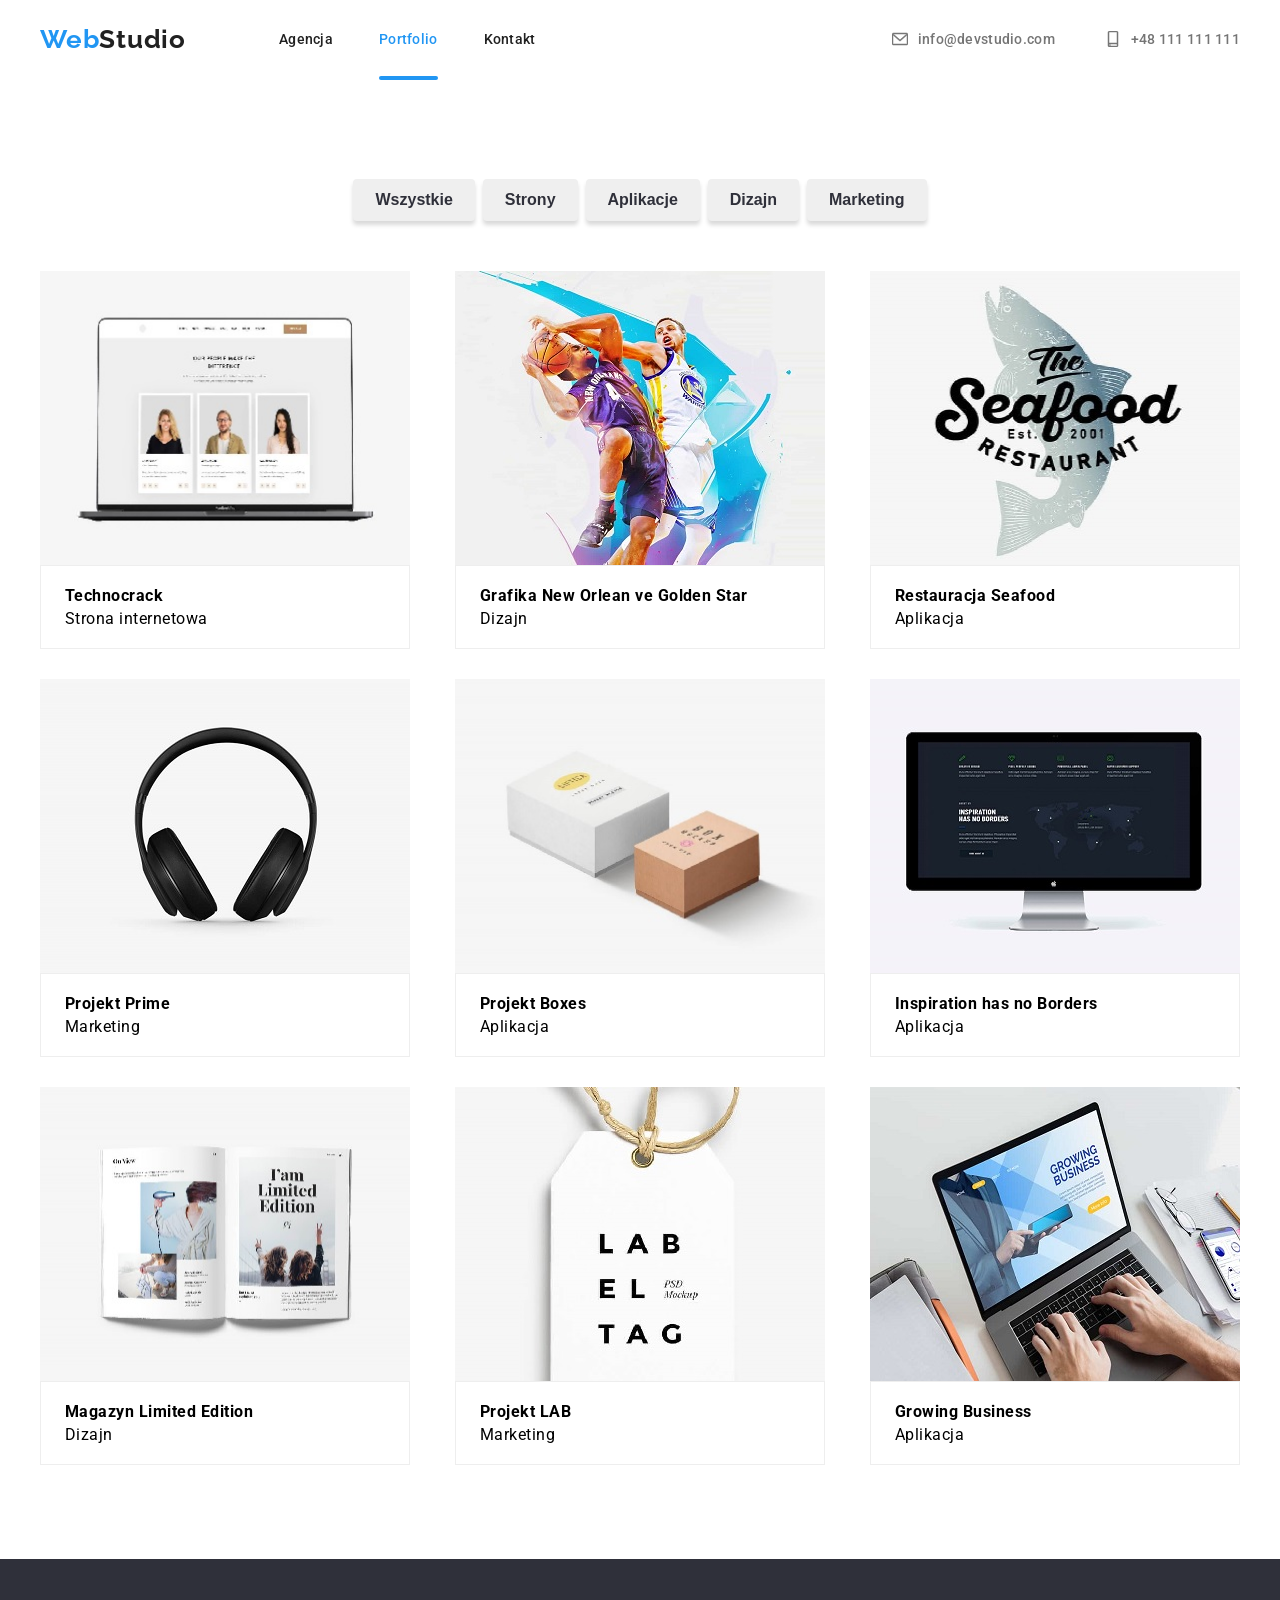
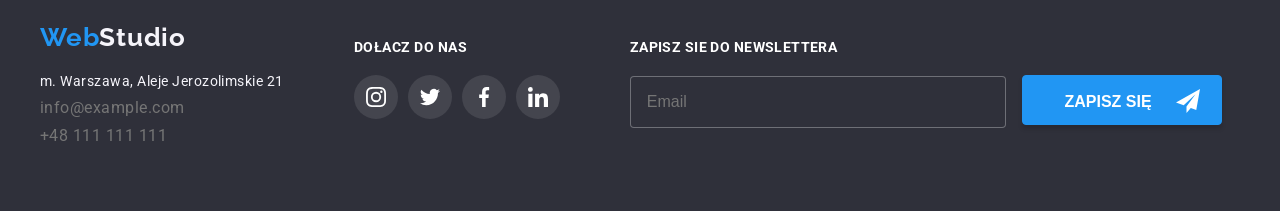
==== commit 98106035: "Initial commit" ====
--- a/portfolio.html
+++ b/portfolio.html
@@ -1,289 +1,262 @@
-<!doctype html>
+<!DOCTYPE html>
 <html lang="en">
-    <head>
-        <link href="https://fonts.googleapis.com/css2?family=Raleway:wght@700&family=Roboto:wght@400;500;700;900&display=swap"
-            rel="stylesheet">
-        <link rel="stylesheet" href="https://cdnjs.cloudflare.com/ajax/libs/modern-normalize/1.0.0/modern-normalize.min.css" />
-        <link rel="stylesheet" href="./css/styles.css"/>
-        <meta charset="utf-8">
-        <title>Portfolio</title>
-    </head>
-    <body>
-<!-- header -->
-        <header class="header">
-            <div class="container">
-                <div class="navigation-bar">
-                    <div class="navigation-menu">
-                    <a class="header-logo" href="./index.html"><span class="in-logo">Web</span>Studio
-                    </a>
-                    <nav class="navigation-description">
-                        <ul class="main-menu">
-                            <li class="nav-item">
-                                <a class="menu" href="./index.html">Agencja
-                                </a>
-                            </li>
-                            <li class="nav-item">
-                                <a class="menu" href="./portfolio.html">Portfolio
-                                </a>
-                            </li>
-                            <li class="nav-item">
-                                <a class="menu" href="./index.html">Kontakt
-                                </a>
-                            </li>
-                        </ul>
-                    </nav>
-                    </div>
-                    <div class="contact-bar">
-                        <ul class="contact">
-                            <li class="header-contact-mail">
-                                <a class="header-contact" href="mailto:info@devstudio.com">
-                                    <svg class="header-contact-icon" width="16" height="12">
-                                        <use href="images/icons.svg#icon-envelope">
-                                        </use>
-                                    </svg>info@devstudio.com
-                                </a>
-                            </li>
-                            <li class="header-contact-phone">
-                                <a class="header-contact" href="tel:+48111111111">
-                                    <svg class="header-contact-icon" width="10" height="16">
-                                        <use href="images/icons.svg#icon-smartphone">
-                                        </use>
-                                    </svg>  +48 111 111 111
-                                </a>
-                        </li>
-                        </ul>
-                    </div>
-                </div>
-            </div>
-        </header> 
-<!-- Buttons -->
-        <main>
-            <section class="section">
-                <div class="container">
-                    <ul class="filters-list">
-                        <li><button class="button-filters" type="button">Wszystkie</button></li>
-                        <li><button class="button-filters" type="button">Strony</button></li>
-                        <li><button class="button-filters" type="button">Aplikacje</button></li>
-                        <li><button class="button-filters" type="button">Dizajn</button></li>
-                        <li><button class="button-filters" type="button">Marketing</button></li>
-                    </ul>
-                </div>
-<!-- Portfolio -->
-                <div class="container">
-                    <ul class="section-list">
-                        <li class="list-item">
-                            <div class="list-box">
-                                <img class="portfolio-image" src="images/technocrack.jpg" alt="Strona internetowa" width="370" height="294"/>
-                                <div class="portfolio-text">
-                                    <p class="text-box">
-                                        Technocrack jest popularną platformą wykorzystywaną do
-                                        rozpowszechniania koronawirusa. Firmy wykorzystują tę
-                                        platformę do celów szpiegowskich i ataków na niezabezpieczone
-                                        serwery konkurencji.
-                                    </p>
-                                </div>
-                            </div>
-                            <div class="list-item-container">
-                                <h3 class="list-item-title">Technocrack</h3>
-                                <p class="list-item-text">Strona internetowa</p>
-                             </div>
-                        </li>
-                        <li class="list-item">
-                            <div class="list-box">
-                                <img class="portfolio-image" src="images/basketball.jpg" alt="Plakat" width="370" height="294"/>
-                                <div class="portfolio-text">
-                                    <p class="text-box">
-                                        Technocrack jest popularną platformą wykorzystywaną do
-                                        rozpowszechniania koronawirusa. Firmy wykorzystują tę
-                                        platformę do celów szpiegowskich i ataków na niezabezpieczone
-                                        serwery konkurencji.
-                                    </p>
-                                </div>
-                            </div>
-                            <div class="list-item-container">
-                                <h3 class="list-item-title">Grafika New Orlean vs Golden Star</h3>
-                                <p class="list-item-text">Dizajn</p>
-                            </div>
-                        </li>
-                        <li class="list-item">
-                            <div class="list-box">
-                                <img class="portfolio-image" src="images/restaurant.jpg" alt="Restauracja" width="370" height="294" />
-                                <div class="portfolio-text">
-                                    <p class="text-box">
-                                        Technocrack jest popularną platformą wykorzystywaną do
-                                        rozpowszechniania koronawirusa. Firmy wykorzystują tę
-                                        platformę do celów szpiegowskich i ataków na niezabezpieczone
-                                        serwery konkurencji.
-                                    </p>
-                                </div>
-                            </div>
-                            <div class="list-item-container">
-                                <h3 class="list-item-title">Restauracja Seafood</h3>
-                                <p class="list-item-text">Aplikacja</p>
-                            </div>
-                        </li>
-                        <li class="list-item">
-                            <div class="list-box">
-                                <img class="portfolio-image" src="images/headphones.jpg"   alt="Słuchawki" width="370" height="294" />
-                                <div class="portfolio-text">
-                                    <p class="text-box">
-                                        Technocrack jest popularną platformą wykorzystywaną do
-                                        rozpowszechniania koronawirusa. Firmy wykorzystują tę
-                                        platformę do celów szpiegowskich i ataków na niezabezpieczone
-                                        serwery konkurencji.
-                                    </p>
-                                </div>
-                            </div>
-                            <div class="list-item-container">
-                                <h3 class="list-item-title">Projekt Prime</h3>
-                                <p class="list-item-text">Marketing</p>
-                            </div>
-                        </li>
-                        <li class="list-item">
-                            <div class="list-box">
-                                <img class="portfolio-image" src="images/boxes.jpg" alt="Pudełka" width="370" height="294" />
-                                <div class="portfolio-text">
-                                    <p class="text-box">
-                                        Technocrack jest popularną platformą wykorzystywaną do
-                                        rozpowszechniania koronawirusa. Firmy wykorzystują tę
-                                        platformę do celów szpiegowskich i ataków na niezabezpieczone
-                                        serwery konkurencji.
-                                    </p>
-                                </div>
-                            </div>
-                            <div class="list-item-container">
-                                <h3 class="list-item-title">Projekt Boxes</h3>
-                                <p class="list-item-text">Aplikacja</p>
-                            </div>
-                        </li>
-                        <li class="list-item">
-                            <div class="list-box">
-                                <img class="portfolio-image" src="images/monitor.jpg" alt="iMac" width="370" height="294"/>
-                                <div class="portfolio-text">
-                                    <p class="text-box">
-                                        Technocrack jest popularną platformą wykorzystywaną do
-                                        rozpowszechniania koronawirusa. Firmy wykorzystują tę
-                                        platformę do celów szpiegowskich i ataków na niezabezpieczone
-                                        serwery konkurencji.
-                                    </p>
-                                </div>
-                            </div>
-                            <div class="list-item-container">
-                                <h3 class="list-item-title">Inspiration has no borders</h3>
-                                <p class="list-item-text">Strona internetowa</p>
-                            </div>
-                        </li>
-                        <li class="list-item">
-                            <div class="list-box">
-                                <img class="portfolio-image" src="images/magazyn.jpg" alt="Magazyn" width="370" height="294" />
-                                <div class="portfolio-text">
-                                    <p class="text-box">
-                                        Technocrack jest popularną platformą wykorzystywaną do
-                                        rozpowszechniania koronawirusa. Firmy wykorzystują tę
-                                        platformę do celów szpiegowskich i ataków na niezabezpieczone
-                                        serwery konkurencji.
-                                    </p>
-                                </div>
-                            </div>
-                            <div class="list-item-container">
-                                <h3 class="list-item-title">Magazyn Limited Edition</h3>
-                                <p class="list-item-text">Dizajn</p>
-                            </div>
-                        </li>
-                        <li class="list-item">
-                            <div class="list-box">
-                                <img class="portfolio-image" src="images/lab.jpg" alt="Zawieszka" width="370" height="294" />
-                                <div class="portfolio-text">
-                                    <p class="text-box">
-                                        Technocrack jest popularną platformą wykorzystywaną do
-                                        rozpowszechniania koronawirusa. Firmy wykorzystują tę
-                                        platformę do celów szpiegowskich i ataków na niezabezpieczone
-                                        serwery konkurencji.
-                                    </p>
-                                </div>
-                            </div>
-                            <div class="list-item-container">
-                                <h3 class="list-item-title">Projekt LAB</h3>
-                                <p class="list-item-text">Marketing</p>
-                            </div>
-                        </li>
-                        <li class="list-item">
-                            <div class="list-box">
-                                <img class="portfolio-image" src="images/laptop_2.jpg" alt="Macbook" width="370" height="294" />
-                                <div class="portfolio-text">
-                                    <p class="text-box">
-                                        Technocrack jest popularną platformą wykorzystywaną do
-                                        rozpowszechniania koronawirusa. Firmy wykorzystują tę
-                                        platformę do celów szpiegowskich i ataków na niezabezpieczone
-                                        serwery konkurencji.
-                                    </p>
-                                </div>
-                            </div>
-                            <div class="list-item-container">
-                                <h3 class="list-item-title">Growing Business</h3>
-                                <p class="list-item-text">Aplikacja</p>
-                            </div>
-                        </li>   
-                    </ul>
-                </div>
-            </section>
-        </main>
-<!-- footer -->
-    <footer class="footer">
-        <div class="container">
-            <div class="footer-content">
-                <ul class="footer-list">
-                    <li><a class="link-logo-footer" href=""><span class="web">Web</span>Studio</a></li>
-                    <li>
-                        <address class="adress-footer">m. Warszawa, Aleje Jerozolimskie 21</address>
-                    </li>
-                    <li><a class="link-mail-footer" href="mailto:info@devstudio.com">info@devstudio.com</a></li>
-                    <li><a class="link-phone-footer" href="tel:+48111111111">+48 111 111 111</a></li>
-                </ul>
-                <div class="social-links-footer">
-                    <h2 class="social-links-footer-title">Dołącz do nas</h2>
-                    <ul class="social-links-footer-list">
-                        <li class="social-links-footer-item">
-                            <svg class="social-links-footer-item-icon" width="20" height="20">
-                                <use href="images/icons.svg#icon-instagram-2"></use>
-                            </svg>
-                        </li>
-                        <li class="social-links-footer-item">
-                            <svg class="social-links-footer-item-icon" width="20" height="20">
-                                <use href="images/icons.svg#icon-twitter-1"></use>
-                            </svg>
-                        </li>
-                        <li class="social-links-footer-item">
-                            <svg class="social-links-footer-item-icon" width="20" height="20">
-                                <use href="images/icons.svg#icon-facebook-1"></use>
-                            </svg>
-                        </li>
-                        <li class="social-links-footer-item">
-                            <svg class="social-links-footer-item-icon" width="20" height="20">
-                                <use href="images/icons.svg#icon-linkedin-1"></use>
-                            </svg>
-                        </li>
-                    </ul>
-                </div>
-                <div class="newsletter-box">
-                    <p class="newsletter">ZAPISZ SIE DO NEWSLETTERA</p>
-                    <div class="newsletter-contact">
-                        <div class="Mail-input">
-                            <form name="form-email">
-                                <label>
-                                    <input class="box-email" type="email" name="email" placeholder="E-mail" />
-                                </label>
-                        </div>
-                        <div class="nws">
-                            <button class="news-btn" type="button">ZAPISZ SIĘ
-                                <svg class="newsletter-icon" width="24" height="24">
-                                    <use href="./images/icons.svg#icon-icon-send"></use>
-                                </svg></button>
-                        </div>
-                    </div>
-                </div>
-            </div>
-        </div>
-    </footer>
-    </body>
+
+<head>
+  <meta charset="UTF-8" />
+  <meta http-equiv="X-UA-Compatible" content="IE=edge" />
+  <meta name="viewport" content="width=device-width, initial-scale=1.0" />
+  <link rel="stylesheet" href="./css/styles.css" />
+  <link rel="preconnect" href="https://fonts.googleapis.com" />
+  <link rel="preconnect" href="https://fonts.gstatic.com" crossorigin />
+  <link href="https://fonts.googleapis.com/css2?family=Raleway:wght@700&family=Roboto:wght@400;500;700;900&display=swap"
+    rel="stylesheet" />
+  <title>Portfolio</title>
+</head>
+
+<body>
+  <header class="header">
+    <div class="container">
+      <nav class="header-nav">
+        <a class="logo" href="./index.html">
+          <span class="logo-accent">Web</span>Studio</a>
+        <ul class="header-nav">
+          <li><a class="header-nav-list" href="./index.html">Agencja </a></li>
+          <li>
+            <a class="header-nav-list active-link" href="./portfolio.html"> Portfolio </a>
+          </li>
+          <li><a class="header-nav-list" href="/kontakt"> Kontakt </a></li>
+        </ul>
+      </nav>
+      <ul class="address">
+        <li>
+          <a class="address-mail" href="mailto:info@devstudio.com">
+            <svg class="envelope-phone" width="16" height="16">
+              <use href="./images/icons.svg#icon-envelope"></use>
+            </svg>info@devstudio.com</a>
+        </li>
+        </a>
+        </li>
+        <li>
+          <a class="address-tel" href="tel:+48111111111">
+            <svg class="telephone-icon" width="16" height="16">
+              <use href="./images/icons.svg#icon-smartphone"></use>
+            </svg>+48 111 111 111</a>
+        </li>
+      </ul>
+    </div>
+  </header>
+
+  <section>
+    <div class="container">
+      <ul class="button-list">
+        <li>
+          <button class="button-list-item" type="button">Wszystkie</button>
+        </li>
+        <li><button class="button-list-item" type="button">Strony</button></li>
+        <li>
+          <button class="button-list-item" type="button">Aplikacje</button>
+        </li>
+        <li><button class="button-list-item" type="button">Dizajn</button></li>
+        <li>
+          <button class="button-list-item" type="button">Marketing</button>
+        </li>
+      </ul>
+    </div>
+  </section>
+
+  <section>
+    <div class="container">
+      <ul class="portfolio-list">
+        <li class="portfolio-list-items">
+          <div class="portfolio-list-box">
+            <img class="portfolio-list-item" src="./images/portfolio1.jpg" alt="portfolio1" width="370" height="294" />
+            <div class="text">
+              <p class="text-box">
+                Technocrack jest popularną platformą wykorzystywaną do rozpowszechniani koronawirusa. Firmy wykorzystują
+                tę platformę do celów szpiegowskich i ataków na niezabezpieczone serwery konkurencji
+              </p>
+            </div>
+          </div>
+          <div class="portfolio-list-item-text">
+            <p class="portfolio-list-item-description">Technocrack</p>
+            <p class="portfolio-list-item-aplication">Strona internetowa</p>
+          </div>
+        </li>
+        <li class="portfolio-list-items">
+          <div class="portfolio-list-box">
+            <img class="portfolio-list-item" src="./images/portfolio2.jpg" alt="portfolio2" width="370" height="294" />
+            <div class="text">
+              <p class="text-box">
+                Technocrack jest popularną platformą wykorzystywaną do rozpowszechniani koronawirusa. Firmy wykorzystują
+                tę platformę do celów szpiegowskich i ataków na niezabezpieczone serwery konkurencji
+              </p>
+            </div>
+          </div>
+          <div class="portfolio-list-item-text">
+            <p class="portfolio-list-item-description">Grafika New Orlean ve Golden Star</p>
+            <p class="portfolio-list-item-aplication">Dizajn</p>
+          </div>
+        </li>
+        <li class="portfolio-list-items">
+          <div class="portfolio-list-box">
+            <img class="portfolio-list-item" src="./images/portfolio3.jpg" alt="portfolio3" width="370" height="294" />
+            <div class="text">
+              <p class="text-box">
+                Technocrack jest popularną platformą wykorzystywaną do rozpowszechniani koronawirusa. Firmy wykorzystują
+                tę platformę do celów szpiegowskich i ataków na niezabezpieczone serwery konkurencji
+              </p>
+            </div>
+          </div>
+          <div class="portfolio-list-item-text">
+            <p class="portfolio-list-item-description">Restauracja Seafood</p>
+            <p class="portfolio-list-item-aplication">Aplikacja</p>
+          </div>
+        </li>
+        <li class="portfolio-list-items">
+          <div class="portfolio-list-box">
+            <img class="portfolio-list-item" src="./images/portfolio4.jpg" alt="portfolio4" width="370" height="294" />
+            <div class="text">
+              <p class="text-box">
+                Technocrack jest popularną platformą wykorzystywaną do rozpowszechniani koronawirusa. Firmy wykorzystują
+                tę platformę do celów szpiegowskich i ataków na niezabezpieczone serwery konkurencji
+              </p>
+            </div>
+          </div>
+          <div class="portfolio-list-item-text">
+            <p class="portfolio-list-item-description">Projekt Prime</p>
+            <p class="portfolio-list-item-aplication">Marketing</p>
+          </div>
+        </li>
+        <li class="portfolio-list-items">
+          <div class="portfolio-list-box">
+            <img class="portfolio-list-item" src="./images/portfolio5.jpg" alt="portfoli05" width="370" height="294" />
+            <div class="text">
+              <p class="text-box">
+                Technocrack jest popularną platformą wykorzystywaną do rozpowszechniani koronawirusa. Firmy wykorzystują
+                tę platformę do celów szpiegowskich i ataków na niezabezpieczone serwery konkurencji
+              </p>
+            </div>
+          </div>
+          <div class="portfolio-list-item-text">
+            <p class="portfolio-list-item-description">Projekt Boxes</p>
+            <p class="portfolio-list-item-aplication">Aplikacja</p>
+          </div>
+        </li>
+        <li class="portfolio-list-items">
+          <div class="portfolio-list-box">
+            <img class="portfolio-list-item" src="./images/portfolio6.jpg" alt="portfolio6" width="370" height="294" />
+            <div class="text">
+              <p class="text-box">
+                Technocrack jest popularną platformą wykorzystywaną do rozpowszechniani koronawirusa. Firmy wykorzystują
+                tę platformę do celów szpiegowskich i ataków na niezabezpieczone serwery konkurencji
+              </p>
+            </div>
+          </div>
+          <div class="portfolio-list-item-text">
+            <p class="portfolio-list-item-description">Inspiration has no Borders</p>
+            <p class="portfolio-list-item-aplication">Aplikacja</p>
+          </div>
+        </li>
+        <li class="portfolio-list-items">
+          <div class="portfolio-list-box">
+            <img class="portfolio-list-item" src="./images/portfolio7.jpg" alt="portfolio7" width="370" height="294" />
+            <div class="text">
+              <p class="text-box">
+                Technocrack jest popularną platformą wykorzystywaną do rozpowszechniani koronawirusa. Firmy wykorzystują
+                tę platformę do celów szpiegowskich i ataków na niezabezpieczone serwery konkurencji
+              </p>
+            </div>
+          </div>
+          <div class="portfolio-list-item-text">
+            <p class="portfolio-list-item-description"> Magazyn Limited Edition</p>
+            <p class="portfolio-list-item-aplication">Dizajn</p>
+          </div>
+        </li>
+        <li class="portfolio-list-items">
+          <div class="portfolio-list-box">
+            <img class="portfolio-list-item" src="./images/portfolio8.jpg" alt="portfolio8" width="370" height="294" />
+            <div class="text">
+              <p class="text-box">
+                Technocrack jest popularną platformą wykorzystywaną do rozpowszechniani koronawirusa. Firmy wykorzystują
+                tę platformę do celów szpiegowskich i ataków na niezabezpieczone serwery konkurencji
+              </p>
+            </div>
+          </div>
+          <div class="portfolio-list-item-text">
+            <p class="portfolio-list-item-description">Projekt LAB</p>
+            <p class="portfolio-list-item-aplication">Marketing</p>
+          </div>
+        </li>
+        <li class="portfolio-list-items">
+          <div class="portfolio-list-box">
+            <img class="portfolio-list-item" src="./images/portfolio9.jpg" alt="portfolio9" width="370" height="294" />
+            <div class="text">
+              <p class="text-box">
+                Technocrack jest popularną platformą wykorzystywaną do rozpowszechniani koronawirusa. Firmy wykorzystują
+                tę platformę do celów szpiegowskich i ataków na niezabezpieczone serwery konkurencji
+              </p>
+            </div>
+          </div>
+          <div class="portfolio-list-item-text">
+            <p class="portfolio-list-item-description">Growing Business</p>
+            <p class="portfolio-list-item-aplication">Aplikacja</p>
+          </div>
+        </li>
+      </ul>
+    </div>
+  </section>
+
+  <footer class="footer">
+    <div class="container">
+      <div class="footer-block">
+        <a class="footer-logo-accent" href="./index.html">
+          <span class="logo-accent">Web</span><a class="logo-accent-studio" href="./index.html">Studio</a></a>
+        <adress>
+          <p class="footer-address">m. Warszawa, Aleje Jerozolimskie 21</p>
+
+          <ul class="footer-address-element">
+            <li class="footer-address-mail" href="mailto:info@example.com">info@example.com</li>
+            <li class="footer-address-tel" href="tel:+4811111111">+48 111 111 111</li>
+          </ul>
+          </address>
+      </div>
+      <div class="team-list-icon-box">
+        <p class="team-list-icon-title">DOŁACZ DO NAS</p>
+        <ul class="team-list-icons">
+          <a class="footer-list-icon">
+            <svg width="20" height="20">
+              <use href="./images/icons.svg#icon-instagram-2"></use>
+            </svg>
+          </a>
+          <a class="footer-list-icon">
+            <svg width="20" height="20">
+              <use href="./images/icons.svg#icon-twitter-1"></use>
+            </svg>
+          </a><a class="footer-list-icon">
+            <svg width="20" height="20">
+              <use href="./images/icons.svg#icon-facebook-1"></use>
+            </svg>
+          </a><a class="footer-list-icon">
+            <svg width="20" height="20">
+              <use href="./images/icons.svg#icon-linkedin-1"></use>
+            </svg>
+          </a>
+        </ul>
+      </div>
+      <div class="newsletter-box">
+        <p class="newsletter">ZAPISZ SIE DO NEWSLETTERA</p>
+        <form name="form-emial">
+          <label>
+            <input class="box-email" type="email" name="email" placeholder="Email" />
+          </label>
+          <button class="news-btn" type="button">ZAPISZ SIĘ
+            <svg class="newsletter-icon" width="24" height="24">
+              <use href="./images/icons.svg#icon-icon-send"></use>
+            </svg></button>
+      </div>
+    </div>
+    </div>
+  </footer>
+</body>
+
 </html>
--- a/css/styles.css
+++ b/css/styles.css
@@ -1,996 +1,883 @@
+/* MAIN STYLES */
+
 :root {
-    --main-font: "Roboto", sans-serif;
-    --secondary-font: "Raleway", sans-serif;
-    --white-background: #FFFFFF;
-    --blue-accent: #2196F3;
-    --grey-text: #757575;
-    --black-logo: #000000;
-    --black-title-text: #212121;
-    --light-grey-background: #F5F4FA;
-    --icon-grey-fill: #AFB1B8;
+  --font-weight-normal: 400;
+  --font-weight-bold: 600;
+  --font-weight-extra-bold: 700;
+
+  --primary-color: #212121;
+  --second-color: #757575;
+  --accent-color: #2196f3;
+  --dark-color: #2f303a;
+  --light-color: #f5f4fa;
+  --white-color: #ffffff;
+  --border-color: #eeeeee;
+  --border-second-color: #ececec;
+
+  --main-font: "Roboto", sans-serif;
+  --secondary-font: "Raleway", sans-serif;
 }
 
 body {
-    font-family: var(--main-font);
-    background-color: var(--white-background);
-    width: 100%;
-    /* margin: 0px auto; */
+  font-family: "Roboto", "Raleway", sans-serif;
+  letter-spacing: 0.03em;
+  background-color: var(--white-background-color);
+  color: var(--primary-text-color);
+  width: 100%;
+  ;
+}
+
+h1,
+h2,
+h3,
+h4,
+h5,
+h6 {
+  margin: 0;
+  padding: 0;
 }
 
 * {
-    margin: 0;
-    padding: 0;
+  margin: 0;
+  padding: 0;
+}
+
+.container {
+  width: 1200px;
+  margin: 0 auto;
+}
+
+/* END MAIN STYLES */
+
+/* HEADER */
+
+.header .container {
+  display: flex;
+  align-items: center;
+  padding: 24px 0;
+}
+
+.header-nav,
+.address {
+  display: flex;
+  align-items: center;
+}
+
+.header-nav,
+.address,
+.button-list,
+.portfolio-list,
+.our-clients-list,
+.team-list-icons,
+.footer-address-element {
+  list-style: none;
+}
+
+.header-nav-list,
+.address-mail,
+.address-tel,
+.portfolio-list {
+  text-decoration: none;
+}
+
+.header-nav-list {
+  margin-right: 46px;
+  justify-content: flex-start;
+  align-items: center;
+}
+
+.header-nav-list {
+  color: var(--primary-color);
+  font-weight: 500;
+  font-size: 14px;
+  line-height: 1.143;
+  letter-spacing: 0.02em;
+}
+
+.header-nav {
+  font-weight: 500;
+  font-size: 14px;
+  line-height: 1.143;
+  letter-spacing: 0.02em;
+}
+
+.header-nav-list:hover,
+.header-nav-list:active,
+.address-mail:hover,
+.address-mail:active,
+.address-tel:hover,
+.address-tel:active {
+  color: var(--accent-color);
+
+  transition: color 250ms cubic-bezier(0.4, 0, 0.2, 1);
+}
+
+
+.address-mail:hover .envelope-phone,
+.address-mail:active .envelope-phone,
+.address-tel:hover .telephone-icon,
+.address-tel:active .telephone-icon {
+  color: var(--accent-color);
+  fill: var(--accent-color);
+  stroke: var(--accent-color);
+}
+
+
+.active-link {
+  position: relative;
+  color: var(--accent-color);
+}
+
+.active-link::after {
+  position: absolute;
+  content: "";
+  display: block;
+  top: 45px;
+  width: 100%;
+  height: 4px;
+  background-color: var(--accent-color);
+  border-radius: 2px;
+  transition: 250ms cubic-bezier(0.4, 0, 0.2, 1);
+}
+
+.address-tel {
+  margin-left: 50px;
+}
+
+.address {
+  margin-left: auto;
+  justify-content: flex-end;
+}
+
+.logo {
+  font-style: var(--secondary-font);
+  font-weight: 700;
+  font-size: 26px;
+  line-height: 1.192;
+  letter-spacing: 0.03em;
+  color: var(--primary-color);
+  text-decoration: none;
+  margin-right: 93px;
+  font-family: var(--secondary-font);
+}
+
+.logo-accent {
+  color: var(--accent-color);
+}
+
+.logo-accent-studio {
+  color: var(--light-color);
+  font-size: 26px;
+  font-weight: 700;
+  letter-spacing: 0.03em;
+  text-decoration: none;
+  font-family: var(--secondary-font);
+}
+
+.envelope-phone {
+  width: 16;
+  height: 12;
+  fill: var(--second-color);
+  stroke: var(--second-color);
+  padding-right: 10px;
+}
+
+.envelope-phone:hover,
+.envelope-phone:active,
+.telephone-icon:hover,
+.telephone-icon:active {
+  fill: var(--accent-color);
+  stroke: var(--accent-color);
+
+  transition: fill 250ms cubic-bezier(0.4, 0, 0.2, 1);
+  transition: stroke 250ms cubic-bezier(0.4, 0, 0.2, 1);
+}
+
+/* END HEADER */
+
+.hero {
+  background: var(--dark-color);
+  width: 100%;
+  background-image: linear-gradient(0deg,
+      rgba(47, 48, 58, 0.4) 0%,
+      rgba(47, 48, 58, 0.4) 100%),
+    url(../images/team.jpg);
+}
+
+.hero .container {
+  padding-bottom: 200px;
+}
+
+.hero-h1 {
+  color: var(--white-color);
+  font-weight: var(--font-weight-extra-bold);
+  font-weight: 900;
+  font-size: 44px;
+  display: flex;
+  justify-content: center;
+  line-height: 1.36;
+  padding-top: 200px;
+  align-items: center;
+  text-align: center;
+  margin: auto;
+  padding: 200px 252px 0;
+}
+
+.hero-h1-button {
+  color: var(--white-color);
+  background-color: var(--accent-color);
+  font-weight: var(--font-weight-bold);
+  padding: 10px 41px;
+  border: 0;
+  border-radius: 4px;
+  box-shadow: 0px 4px 4px rgba(0, 0, 0, 0.15);
+  font-size: 16px;
+  cursor: pointer;
+  display: block;
+  text-align: center;
+  margin: 30px auto auto;
+  width: 200px;
+  height: 50px;
+}
+
+.advantages-list-icon {
+  display: flex;
+  width: 270px;
+  height: 120px;
+  background-color: #f5f4fa;
+  border-radius: 4px;
+  align-items: center;
+  justify-content: center;
+  margin-bottom: 30px;
+}
+
+.advantages-list {
+  list-style: none;
+  display: flex;
+  justify-content: center;
+  align-items: center;
+  font-size: 14px;
+}
+
+.advantages-list-item-header {
+  font-weight: 700;
+  font-style: var(--main-font)
+}
+
+.advanteges-list-item-description {
+  line-height: 1.71;
+  color: var(--second-color);
 }
 
 .section {
-    padding: 94px 0px;
-}
-
-.container {
-    width: 1200px;
-    margin: 0 auto;
-    padding: 0px 15px;
-}
-
-/* header */
-
-.header {
-    box-sizing: border-box;
-    height: 80px;
-    border-bottom: 1px solid #ECECEC;
-    margin-top: 0;
-    display: flex;
-    align-items: center;
-}
-
-.navigation-bar {
-    display: flex;
-    flex-direction: row;
-    flex-wrap: nowrap;
-    justify-content: space-between;
-    align-items: center;
-}
-
-.navigation-menu {
-    display: flex;
-    flex-direction: row;
-    flex-wrap: nowrap;
-    justify-content: space-between;
-    align-items: center;
-    gap: 93px;
-}
-
-.header-logo {
-    font-family: var(--secondary-font);
-    color: var(--black-logo);
-    font-size: 26px;
-    font-weight: 700;
-    line-height: 1.19;
-    text-decoration: none;
-    letter-spacing: 0.03em;
-}
-
-.in-logo {
-    color: var(--blue-accent);
-}
-
-.main-menu {
-    display: flex;
-    flex-direction: row;
-    flex-wrap: nowrap;
-    justify-content: space-between;
-    align-items: center;
-    list-style: none;
-    gap: 46px;
-}
-
-.menu {
-    text-decoration: none;
-    font-family: 'Roboto';
-    font-style: normal;
-    font-weight: 500;
-    font-size: 14px;
-    line-height: 16px;
-    letter-spacing: 0.02em;
-    color: var(--black-title-text)
-}
-
-.menu:hover,
-.menu:active,
-.header-contact:hover,
-.header-contact:active {
-    color: var(--blue-accent);
-    transition: color 250ms cubic-bezier(0.4, 0, 0.2, 1);
-}
-
-.contact {
-    display: flex;
-    flex-direction: row;
-    flex-wrap: nowrap;
-    justify-content: space-between;
-    align-items: center;
-    list-style: none;
-    gap: 30px;
-}
-
-.header-contact {
-    display: flex;
-    flex-direction: row;
-    flex-wrap: nowrap;
-    justify-content: space-between;
-    align-items: center;
-    list-style: none;
-    text-decoration: none;
-    gap: 10px;
-    font-family: 'Roboto';
-    font-style: normal;
-    font-weight: 500;
-    font-size: 14px;
-    line-height: 16px;
-    letter-spacing: 0.02em;
-    color: var(--grey-text)
-}
-
-.header-contact:hover .header-contact-icon,
-.header-contact:active .header-contact-icon,
-.header-contact:hover svg {
-    color: var(--blue-accent);
-    fill: var(--blue-accent);
-    stroke: var(--blue-accent);
-    transition: color fill stroke 250ms cubic-bezier(0.4, 0, 0.2, 1);
-}
-
-.header-contact-icon {
-    fill: var(--grey-text);
-    stroke: var(--grey-text);
-}
-
-.header-contact-icon:hover,
-.header-contact-icon:active {
-    fill: var(--blue-accent);
-    stroke: var(--grey-text);
-    transition: fill stroke 250ms cubic-bezier(0.4, 0, 0.2, 1);
-   
-}
-
-.menu:hover {
-    position: relative;
-    color: var(--blue-accent);
-}
-
-.menu:hover::after {
-    position: absolute;
-    content: " ";
-    display: block;
-    top: 45px;
-    width: 100%;
-    height: 4px;
-    background-color: var(--blue-accent);
-    border-radius: 2px;
-    transition: color 250ms cubic-bezier(0.4, 0, 0.2, 1);
-}
-
-/* footer */
+  padding: 94px 0 0;
+}
+
+.team {
+  padding-top: 94px;
+  padding-bottom: 50px;
+}
+
+.team-section {
+  background-color: var(--light-color)
+}
+
+.services-box {
+  padding-bottom: 50px;
+}
+
+.services-box,
+.team {
+  font-size: 36px;
+  text-align: center;
+  font-weight: 700;
+}
+
+.services-box-list {
+  list-style: none;
+  display: flex;
+  justify-content: space-between;
+}
+
+.services-box-item {
+  padding: 0;
+  gap: 15px;
+  position: relative;
+  overflow: hidden;
+}
+
+.team-list {
+  list-style: none;
+  display: flex;
+  justify-content: center;
+  padding-bottom: 94px;
+}
+
+.button-list {
+  display: flex;
+  justify-content: center;
+  margin-top: 100px;
+}
+
+.team-list-person-name {
+  font-weight: 500;
+  margin-top: 30px;
+  margin-bottom: 10px;
+}
+
+
+.team-list-person-position {
+  margin-bottom: 30px;
+  color: var(--second-color)
+}
+
+.team-list-person {
+  margin: 15px;
+  box-shadow: 0px 1px 3px rgba(0, 0, 0, 0.12), 0px 1px 1px rgba(0, 0, 0, 0.14), 0px 2px 1px rgba(0, 0, 0, 0.2);
+  border-radius: 0px 0px 4px 4px;
+  background-color: var(--white-color);
+}
+
+.portfolio-list {
+  display: flex;
+  justify-content: space-between;
+  flex-wrap: wrap;
+  gap: 30px;
+  margin-top: 50px;
+  margin-bottom: 94px;
+}
+
+.portfolio-list-item {
+  display: block;
+}
+
+.button-list-item {
+  color: var(--dark-color);
+  font-weight: var(--font-weight-bold);
+  font-size: 16px;
+  padding: 12px 22px;
+  margin-left: 4px;
+  margin-right: 4px;
+  border: 0;
+  border-radius: 4px;
+  box-shadow: 0px 4px 4px rgba(0, 0, 0, 0.15);
+  font-weight: 700;
+  cursor: pointer;
+
+}
+
+.portfolio-list-item-text {
+  border-color: var(--border-color);
+  border-width: 1px;
+  border-style: solid;
+  box-sizing: border-box;
+}
+
+.button-list-item:hover,
+.button-list-item:active {
+  color: var(--light-color);
+  background-color: var(--accent-color);
+
+  transition: color 250ms cubic-bezier(0.4, 0, 0.2, 1);
+  transition: background-color 250ms cubic-bezier(0.4, 0, 0.2, 1);
+}
+
+
+
+.team-list-person {
+  font-size: 16px;
+  text-align: center;
+}
+
+.footer-logo {
+  font-size: 36px;
+}
+
+.footer-address {
+  font-size: 14px;
+  color: var(--light-color);
+  margin-top: 20px;
+  margin-bottom: 9px;
+}
+
+.portfolio-list-item-description {
+  font-weight: 700;
+  margin-top: 20px;
+}
+
+.portfolio-list-item-aplication {
+  margin-top: 4px;
+  margin-bottom: 20px;
+}
+
+.portfolio-list-item-description,
+.portfolio-list-item-aplication {
+  margin-left: 24px;
+}
+
+.footer .container {
+  padding: 60px 15px;
+}
 
 .footer {
-    display: flex;
-    flex-direction: row;
-    background-color: #2F303A;
-    /* padding: 60px 0; */
-}
-
-.footer-content {
-    display: flex;
-    flex-direction: row;
-    align-items: center;
-    gap: 70px;
-    
-}
-.footer-list {
-    max-width: fit-content;
-    list-style-type: none;
-    display: flex;
-    flex-direction: column;
-    /* background-color: brown; */
-    margin-top: 60px;
-}
-
-.link-logo-footer {
-    font-family: 'Raleway';
-    font-weight: 700;
-    font-size: 26px;
-    line-height: 31px;
-    letter-spacing: 0.03em;
-    text-decoration: none;
-    color: var(--white-background);
-}
-
-.web {
-    color: var(--blue-accent);
-}
-
-.adress-footer {
-    /* width: 246px; */
-    font-family: 'Roboto';
-    font-style: normal;
-    font-weight: 400;
-    font-size: 14px;
-    line-height: 24px;
-    letter-spacing: 0.03em;
-    text-decoration: none;
-    color: var(--white-background);
-    margin-top: 20px;
-}
-
-.link-mail-footer {
-    font-style: normal;
-    font-weight: 400;
-    font-size: 14px;
-    line-height: 24px;
-    letter-spacing: 0.03em;
-    text-decoration: none;
-    color: var(--grey-text);
-    margin-top: 9px;
-}
-
-.link-phone-footer {
-    font-style: normal;
-    font-weight: 400;
-    font-size: 14px;
-    line-height: 24px;
-    letter-spacing: 0.03em; 
-    text-decoration: none;
-    color: var(--grey-text);
-    margin-top: 9px;
-}
-
-.social-links-footer {
-    width: 204px;
-    height: 80px;
-    gap: 10px;
-    /* background-color: brown; */
-    margin-top: 63px;
-    /* padding-top: 0px; */
-}
-.social-links-footer-title {
-    font-family: 'Roboto';
-    font-style: normal;
-    font-weight: 700;
-    font-size: 14px;
-    line-height: 16px;
-    letter-spacing: 0.03em;
-    text-transform: uppercase;
-    color: var(--white-background);
-    margin-bottom: 20px;
-}
-.social-links-footer-list {
-    list-style-type: none;
-    display: flex;
-    flex-direction: row;
-    justify-content:space-around;
-}
-
-.social-links-footer-item {
-    width: 44px;
-    height: 44px;
-    padding: 12px 12px 12px 12px;
-    border-radius: 50%;
-    background-color: rgba(255, 255, 255, 0.1);
-}
-
-.social-links-footer-item:hover,
-.social-links-footer-item:focus {
-    background-color: var(--blue-accent);
-    cursor: pointer;
-    transition: 250ms cubic-bezier(0.4, 0, 0.2, 1);
-}
-
-.social-links-footer-item-icon {
-    fill: var(--white-background)
-}
-
-/* formularz */
+  background-color: var(--dark-color);
+  width: 100%;
+  height: 252px;
+}
+
+.footer-logo-accent {
+  font-family: var(--secondary-font);
+  font-weight: 700;
+  font-size: 26px;
+  line-height: 1.192;
+  letter-spacing: 0.03em;
+  text-decoration: none;
+  font-family: var(--secondary-font);
+}
+
+.footer-address-mail {
+  text-decoration: none;
+  color: var(--second-color);
+}
+
+.footer-address-tel {
+  text-decoration: none;
+  color: var(--second-color);
+  margin-top: 9px;
+}
+
+.telephone-icon {
+  width: 16;
+  height: 12;
+  fill: var(--second-color);
+  stroke: var(--second-color);
+  padding-right: 10px;
+}
+
+.address-mail,
+.address-tel {
+  font-style: normal;
+  font-weight: 500;
+  font-size: 14px;
+  line-height: 1.143;
+  letter-spacing: 0.02em;
+  color: var(--second-color);
+  text-decoration: none;
+  display: flex;
+  align-items: center;
+  fill: var(--second-color);
+}
+
+.advantages-list-item {
+  display: flex;
+  width: 270px;
+  height: 120px;
+  background-color: #f5f4fa;
+  border-radius: 4px;
+  align-items: center;
+  justify-content: center;
+  margin-bottom: 30px;
+  color: red;
+}
+
+.our-client {
+  display: flex;
+  justify-content: center;
+  align-items: center;
+  font-size: 36px;
+  font-weight: 700;
+  font-style: var(--main-font);
+}
+
+.our-clients-list {
+  display: flex;
+  list-style: none;
+  align-items: center;
+  gap: 30px;
+  padding: 50px 0 94px 0;
+}
+
+.our-clients-icon {
+  display: flex;
+  width: 170px;
+  height: 92px;
+  box-sizing: border-box;
+  border: 1px solid #afb1b8;
+  border-radius: 4px;
+  justify-content: center;
+  align-items: center;
+  fill: #afb1b8;
+  cursor: pointer;
+}
+
+.our-clients-icon-svg {
+  min-width: 40px;
+  min-height: 40px;
+}
+
+.team-list-icon {
+  display: flex;
+  width: 44px;
+  height: 44px;
+  justify-content: center;
+  align-items: center;
+  gap: 10px;
+  border-radius: 50%;
+  fill: #afb1b8;
+  cursor: pointer;
+}
+
+.team-list-icons {
+  display: flex;
+  justify-content: center;
+  gap: 10px;
+  padding-bottom: 30px;
+}
+
+.team-list-icon:hover,
+.team-list-icon:focus {
+  fill: var(--white-color);
+  background-color: var(--accent-color);
+
+  transition: background-color 250ms cubic-bezier(0.4, 0, 0.2, 1);
+}
+
+.our-clients-icons {
+  padding: 50px 0 0;
+}
+
+.team-list-icon-title {
+  font-style: var(--main-font);
+  font-weight: 700;
+  font-size: 14px;
+  color: var(--white-color);
+  padding-bottom: 20px;
+}
+
+.footer .container {
+  padding: 60px 15px 0 15px;
+  display: flex;
+  width: 1200px;
+  align-items: center;
+  margin: auto;
+}
+
+.team-list-icon-box {
+  margin-left: 70px;
+  margin-top: 20px;
+}
+
+.footer-list-icon:hover,
+.footer-list-icon:focus {
+  fill: var(--white-color);
+  background-color: var(--accent-color);
+
+  transition: background-color 250ms cubic-bezier(0.4, 0, 0.2, 1);
+}
+
+.footer-list-icon {
+  display: flex;
+  width: 44px;
+  height: 44px;
+  border-radius: 50%;
+  align-items: center;
+  justify-content: center;
+  fill: var(--white-color);
+  background-color: rgba(255, 255, 255, 0.1);
+}
+
+.our-clients-icon:hover,
+.our-clients-icon:active,
+.our-clients-icon-svg:hover,
+.our-clients-icon-svg:active {
+  fill: var(--accent-color);
+  border-color: var(--accent-color);
+
+  transition: border-color 250ms cubic-bezier(0.4, 0, 0.2, 1);
+  transition: fill 250ms cubic-bezier(0.4, 0, 0.2, 1);
+}
+
+.services-box-item>.box {
+  position: absolute;
+  left: 0;
+  bottom: 3px;
+  text-align: center;
+  display: flex;
+  justify-content: center;
+  align-items: center;
+  width: 100%;
+  height: 70px;
+
+  font-size: 14px;
+  font-weight: 700;
+  background-color: rgba(47, 48, 58, 0.8);
+  color: var(--light-color);
+}
+
+.portfolio-list-box {
+  position: relative;
+  overflow: hidden;
+}
+
+.portfolio-list-items:hover .text,
+.portfolio-list-items:focus .text {
+  transform: translateY(-100%);
+  transition: 250ms cubic-bezier(0.4, 0, 0.2, 1);
+}
+
+.text {
+  position: absolute;
+  width: 370px;
+  height: 294px;
+  margin-left: auto;
+  margin-right: auto;
+  overflow: hidden;
+  transform: translateY(0);
+  transition: 250ms cubic-bezier(0.4, 0, 0.2, 1);
+  background-color: rgba(33, 150, 243, 0.9);
+  cursor: pointer;
+}
+
+.text-box {
+  position: absolute;
+  color: var(--white-color);
+  font-size: 18px;
+  line-height: 1.56;
+  letter-spacing: 0.03em;
+  padding: 49px 45px 49px 24px;
+  margin: 0;
+  transition: transform 250ms cubic-bezier(0.4, 0, 0.2, 1);
+}
+
+.portfolio-list-items:hover,
+.portfolio-list-items:focus {
+  box-shadow: 0px 1px 1px rgba(0, 0, 0, 0.12),
+    0px 4px 4px rgba(0, 0, 0, 0.06), 0px 1px 1px rgba(0, 0, 0, 0.12);
+  transition: 250ms cubic-bezier(0.4, 0, 0.2, 1);
+}
+
+
+/* OKNO MODALNE */
+
+.backdrop {
+  position: fixed;
+  left: 0;
+  top: 0;
+  width: 100%;
+  height: 100%;
+  background-color: rgba(0, 0, 0, 0.2);
+}
+
+.modal {
+  position: absolute;
+  top: 50%;
+  left: 50%;
+  transform: translate(-50%, -50%);
+  width: 448px;
+  min-height: 480px;
+  background-color: #fff;
+  border-radius: 4px;
+  padding: 40px;
+}
+
+.close-btn {
+  position: absolute;
+  top: 10px;
+  right: 10px;
+  width: 30px;
+  height: 30px;
+  background-color: #fff;
+  border: 1px solid rgba(0, 0, 0, 0.1);
+  border-radius: 50%;
+  cursor: pointer;
+}
+
+.close-btn svg {
+  position: relative;
+  top: 2px;
+
+}
+
+.is-hidden {
+  opacity: 0;
+  visibility: hidden;
+  pointer-events: none;
+}
 
 .newsletter-box {
-    /* width: 570px;
-    height: 86px; */
-    /* margin-left: 70px; */
-    /* background-color: #EEEEEE;
-    padding: 50px; */
-    display: flex;
-    flex-direction: column;
-    margin-top: 63px;
+  margin-left: 70px;
 }
 
 .newsletter {
-    font-weight: 700;
-    color: var(--white-background);
-    font-size: 14px;
-    line-height: 16px;
-    letter-spacing: 0.03em;
-    padding-bottom: 20px;
-    /* margin-top: 72px; */
-    /* background-color: brown; */
-    /* background-color: #2196F3; */
+  font-weight: 700;
+  color: var(--white-color);
+  font-size: 14px;
+  line-height: 16px;
+  letter-spacing: 0.03em;
+  padding-bottom: 20px;
 }
 
 .newsletter-contact {
-    /* display: block; */
-    /* display: flex;
-    flex-direction: row;
-    gap: 12px;
-    justify-content:space-between; */
-    /* align-items: flex-end; */
-    /* background-color: brown; */
-    /* padding: 20px; */
-    display: flex;
-    flex-direction: row;
-    justify-content: space-between;
-    align-items: center;
-    flex-wrap: nowrap;
-    gap: 12px;
-    /* padding: 50px; */
-
+  display: block;
+  align-items: flex-end;
 }
 
 .box-email {
-    display: block;
-    width: 358px;
-    height: 50px;
-    border-radius: 4px;
-    background-color: #2F303A;
-    border: 1px solid rgba(255, 255, 255, 0.3);
-    color: var(--light-color);
-    font-size: 16px;
-    padding-left: 16px;
-    cursor: text;
+  width: 358px;
+  height: 50px;
+  border-radius: 4px;
+  background-color: var(--dark-color);
+  border: 1px solid rgba(255, 255, 255, 0.3);
+  color: var(--light-color);
+  font-size: 16px;
+  padding-left: 16px;
+  cursor: text;
 }
 
 .news-btn {
-    width: 200px;
-    height: 50px;
-    text-align: center;
-    color: var(--white-background);
-    background-color: var(--blue-accent);
-    font-weight: 700;
-    font-size: 16px;
-    line-height: 30px;
-    text-align: center;
-    border-radius: 4px;
-    border: 1px solid rgba(33, 150, 243, 1);
-    box-shadow: 0px 4px 4px rgba(0, 0, 0, 0.15);
-    cursor: pointer;
-    padding: 10px 28px 10px 42px;
-    display: flex;
-    flex-direction: row;
-    align-items: center;
-    justify-content: space-between;
-    /* gap: 24px; */
+  width: 200px;
+  height: 50px;
+  color: var(--white-color);
+  background-color: var(--accent-color);
+  font-weight: 700;
+  font-size: 16px;
+  line-height: 30px;
+  border-radius: 4px;
+  border: 1px solid rgba(33, 150, 243, 1);
+  margin-left: 12px;
+  box-shadow: 0px 4px 4px rgba(0, 0, 0, 0.15);
+  cursor: pointer;
 }
 
 .newsletter-icon {
-    color: var(--white-background);
-    fill: var(--white-background);
-}
-
-/* MAIN PAGE */
-/* button with background */
-
-.solutions {
-    background-image: linear-gradient(rgba(47, 48, 58, 0.4),
-                rgba(255, 255, 255, 0.1)), url(./../images/background-image.svg);
-    background-size: cover;
-    background-repeat: no-repeat;
-    filter: drop-shadow(0px 4px 4px rgba(0, 0, 0, 0.25));
-    align-items: center;
-    display: flex;
-    flex-direction: column;
-    justify-content: center;
-    padding: 200px 0px;
-}
-
-.content {
-    display: flex;
-    flex-direction: column;
-    align-items: center;
-}
-
-.title-solutions {
-    color: var(--white-background);
-    text-align: center;
-    display: flex;
-    justify-content: space-between;
-    width: 671px;
-    height: 120px;
-    align-items: center;
-    justify-content: center;
-    text-transform: uppercase;
-    line-height: 60px;
-    font-size: 44px;
-    font-weight: 900;
-    letter-spacing: 0.06em;
-}
-
-.service-button {
-    color: var(--white-background);
-    background-color: var(--blue-accent);
-    border-radius: 4px;
-    cursor: pointer;
-    font-size: 16px;
-    font-weight: 700;
-    line-height: 30px;
-    text-align: center;
-    letter-spacing: 0.06em;
-    padding: 10px 42px;   
-    border: none;
-    margin-top: 30px;
-}
-
-/* Strengths */
-
-/* .section-strengths {
-    width: 1170px;
-    height: 251px;
-    margin-top: 94px;
-    margin-bottom: 94px;
-    margin-left: 215px;
-    margin-right: 215px;
-} */
-
-.strengths-list {
-    list-style-type: none;
-    display: flex;
-    flex-direction: row;
-    justify-content: space-between;
-    margin: auto;
-    gap: 30px;
-}
-
-.strengths-item {
-    box-sizing: border-box;
-    width: 270px;
-    height: 251px;
-}
-
-.strengths-icon-group {
-    background-color: var(--light-grey-background);
-    box-sizing: border-box;
-    width: 270px;
-    height: 120px;
-    border-radius: 4px;
-    padding: 25px 100px 25px 100px;
-    margin-bottom: 30px;
-
-}
-
-.strengths-title {
-    font-family: 'Roboto';
-    font-style: normal;
-    font-weight: 700;
-    font-size: 14px;
-    line-height: 16px;
-    letter-spacing: 0.03em;
-    text-transform: uppercase;
-    color: var(--black-title-text);
-    margin-bottom: 10px;
-}
-
-.strengths-text {
-    font-family: 'Roboto';
-    font-style: normal;
-    font-weight: 400;
-    font-size: 14px;
-    line-height: 24px;
-    letter-spacing: 0.03em;
-    color: var(--grey-text);
-}
-
-/* scope */
-
-.scope {
-    display: flex;
-    flex-direction: column;
-    justify-content: space-between;
-    align-items: center;
-}
-
-.scope-title {
-    font-weight: 700;
-    font-size: 36px;
-    line-height: 42px;
-    text-align:center;
-    letter-spacing: 0.03em;
-    color: var(--black-title-text);
-    margin-bottom: 50px;
-}
-
-.scope-list {
-    list-style: none;
-    display: flex;
-    flex-direction: row;
-    justify-content: space-between;
-    gap: 30px;
-}
-
-.scope-item {
-    padding: 0;
-    gap: 15px;
-    position: relative;
-    overflow: hidden;
-}
-
-.scope-item>.box {
-    position: absolute;
-    left: 0;
-    bottom: 3px;
-    text-align: center;
-    display: flex;
-    justify-content: center;
-    align-items: center;
-    width: 100%;
-    height: 70px;
-    font-size: 14px;
-    font-weight: 700;
-    background-color: rgba(47, 48, 58, 0.8);
-    color: var(--light-grey-background)
-}
-
-/* team */
-
-.team {
-    background-color: #F5F4FA;
-    display: flex;
-    flex-direction: column;
-    justify-content: space-between;
-    align-items: center;
-}
-
-.team-title {
-    font-weight: 700;
-    font-size: 36px;
-    line-height: 42px;
-    text-align: center;
-    letter-spacing: 0.03em;
-    color: var(--black-title-text);
-    margin-bottom: 50px;
-}
-
-.team-list {
-    list-style: none;
-    display: flex;
-    flex-direction: row;
-    justify-content: space-between;
-}
-
-.team-item {
-    width: 270px;
-    height: 428px;
-    background-color: var(--white-background);
-    box-shadow: 0px 1px 3px rgba(0, 0, 0, 0.12), 0px 1px 1px rgba(0, 0, 0, 0.14), 0px 2px 1px rgba(0, 0, 0, 0.2);
-    border-radius: 0px 0px 4px 4px;
-}
-
-.title-name {
-    font-weight: 500;
-    font-size: 16px;
-    line-height: 19px;
-    text-align: center;
-    letter-spacing: 0.03em;
-    color: var(--black-title-text);
-    margin: 30px 99px 10px 99px;
-}
-
-.text-position {
-    font-weight: 400;
-    font-size: 16px;
-    line-height: 19px;
-    text-align: center;
-    letter-spacing: 0.03em;
-    color: var(--grey-text);
-    margin-bottom: 16px;
-}
-
-.team-list-social-links {
-    width: 206px;
-    height: 56px;
-    margin: auto;
-    list-style-type: none;
-    display: flex;
-    flex-direction: row;
-    justify-content: space-between;
-}
-
-.team-item-social-links {
-    width: 44px;
-    height: 44px;
-    padding: 12px 12px 12px 12px;
-    border-radius: 50%;
-    background-color: var(--white-background);
-}
-
-.team-item-social-links:hover,
-.team-item-social-links:focus,
-.team-item-social-links:hover svg {
-    background-color: var(--blue-accent);
-    fill: var(--white-background);
-    cursor: pointer;
-    transition: 250ms cubic-bezier(0.4, 0, 0.2, 1);
-}
-
-.social-links-card-item {
-    fill: var(--icon-grey-fill);
-}
-
-/* our clients */
-/* .clients {
-    width: 1600px;
-    height: 372px;
-    padding: 94px 215px 94px 215px;
-} */
-/* .our-clients {
-    width: 1170px;
-    height: 184px;
-} */
-
-.our-clients-title {
-    font-family: 'Roboto';
-    font-style: normal;
-    font-weight: 700;
-    font-size: 36px;
-    line-height: 42px;
-    text-align: center;
-    letter-spacing: 0.03em;
-    color: var(--black-title-text);
-    margin-bottom: 50px;
-}
-
-.our-clients-list {
-    list-style-type: none;
-    box-sizing: border-box;
-    display: flex;
-    flex-direction: row;
-    justify-content: space-between;
-    gap: 30px;
-}
-
-.our-clients-icon {
-    box-sizing: border-box;
-    width: 170px;
-    height: 92px;
-    border: 1px solid #AFB1B8;
-    border-radius: 4px;
-    padding: 16px 32px 16px 32px;
-}
-
-.our-clients-icon-logo {
-    fill: var(--icon-grey-fill);
-}
-
-.our-clients-icon:hover,
-.our-clients-icon:focus {
-    border: 1px solid var(--blue-accent);
-    cursor: pointer;
-    transition: 250ms cubic-bezier(0.4, 0, 0.2, 1);
-    
-}
-
-.our-clients-icon:hover svg {
-    fill: var(--blue-accent);
-    cursor: pointer;
-    transition: fill 250ms cubic-bezier(0.4, 0, 0.2, 1);
-}
-
-/* PORTFOLIO */
-/* Buttons */
-
-.filters-list {
-    list-style-type: none;
-    display: flex;
-    flex-direction: row;
-    justify-content:center;
-    gap: 8px;
-    /* width: 1600px;
-    margin-top: 94px; */
-    margin-bottom: 50px;
-}
-
-.button-filters {
-    font-weight: 500;
-    font-size: 16px;
-    line-height: 26px;
-    text-align: center;
-    letter-spacing: 0.03em;
-    border-radius: 4px;
-    padding: 6px 22px 6px 22px;
-    background-color: var(--light-grey-background);
-    cursor: pointer;
-    border: none;
-}
-
-.button-filters:hover,
-.button-filters:focus {
-    color: var(--white-background);
-    background-color: var(--blue-accent);
-    box-shadow: 0px 3px 1px rgba(0, 0, 0, 0.1), 0px 1px 2px rgba(0, 0, 0, 0.08), 0px 2px 2px rgba(0, 0, 0, 0.12);
-    transition: 250ms cubic-bezier(0.4, 0, 0.2, 1);
-}
-
-/* Portfolio */
-.portfolio {
-    box-sizing: border-box;
-    /* background-color: red; */
-    /* width: 1170px; */
-    /* height: 1360px; */
-    /* margin-left: 215px;
-    margin-right: 215px; */
-}
-
-.section-list {
-    list-style: none;
-    display: flex;
-    flex-wrap: wrap;
-    gap: 30px;
-    padding: 0;
-}
-
-.list-item {
-    box-sizing: border-box;
-    width: 370px;
-    height: 404px;
-    flex-basis: calc((100% - 60px)/3);
-    border: 1px solid #EEEEEE;
-}
-
-.list-item:hover,
-.list-item:focus {
-    box-shadow: 0px 1px 1px rgba(0, 0, 0, 0.12), 0px 4px 4px rgba(0, 0, 0, 0.06), 1px 4px 6px rgba(0, 0, 0, 0.16);
-    cursor: pointer;
-    transition: 250ms cubic-bezier(0.4, 0, 0.2, 1);
-}
-
-.portfolio-image {
-    display: block;
-}
-
-.list-item-container {
-   padding: 20px 24px 20px 24px;
-}
-
-.list-item-title {
-    font-weight: 700;
-    font-size: 18px;
-    line-height: 36px;
-    letter-spacing: 0.06em;
-    color: var(--black-title-text);
-}
-
-.list-item-text {
-    font-weight: 400;
-    font-size: 16px;
-    line-height: 30px;
-    letter-spacing: 0.03em;
-    color: var(--grey-text);
-}
-
-.list-box {
-    position: relative;
-    overflow:hidden;
-}
-
-.list-item:hover .portfolio-text,
-.list-item:focus .portfolio-text {
-    transform: translateY(-100%);
-    transition: 250ms cubic-bezier(0.4, 0, 0.2, 1);
-}
-
-.portfolio-text {
-    position: absolute;
-    width: 370px;
-    height: 294px;
-    margin-left: auto;
-    margin-right: auto;
-    overflow: hidden;
-    transform: translateY(0);
-    transition: 250ms cubic-bezier(0.4, 0, 0.2, 1);
-    background-color: rgba(33, 150, 243, 0.9);
-    cursor: pointer;
-}
-
-.text-box {
-    position: absolute;
-    color: var(--white-background);
-    font-size: 18px;
-    line-height: 1.56;
-    letter-spacing: 0.03em;
-    padding: 49px 45px 49px 24px;
-    margin: 0;
-    transition: transform 250ms cubic-bezier(0.4, 0, 0.2, 1);
-}
-
-.list-item:hover,
-.list-item:focus {
-    box-shadow: 0px 1px 1px rgba(0, 0, 0, 0.12),
-        0px 4px 4px rgba(0, 0, 0, 0.06), 0px 1px 1px rgba(0, 0, 0, 0.12);
-    transition: 250ms cubic-bezier(0.4, 0, 0.2, 1);
-}
-
-/* MODAL WINDOW */
-
-.backdrop {
-    width: 100vw;
-    height: 100vh;
-    visibility: visible;
-    opacity: 1;
-    pointer-events: auto;
-    position: fixed;
-    left: 0;
-    top: 0;
-    background: rgba(0, 0, 0, 0.2);
-    transition: visibility 250ms cubic-bezier(0.4, 0, 0.2, 1), opacity 250ms cubic-bezier(0.4, 0, 0.2, 1);
-    z-index: 99;
-}
-
-.modal {
-    position: absolute;
-    top: 50%;
-    left: 50%;
-    transform: translate(-50%, -50%);
-    width: 528px;
-    min-height: 581px;
-    background-color: var(--white-background);
-    /* padding: 40px; */
-}
-
-.close-btn {
-    position: absolute;
-    top: 8px;
-    right: 8px;
-    width: 30px;
-    height: 30px;
-    background-color: var(--white-background);
-    border: 1px solid rgba(0, 0, 0, 0.1);
-    border-radius: 50%;
-    cursor: pointer;
-    /* padding: 6px; */
-}
-
-.is-hidden {
-    opacity: 0;
-    visibility: hidden;
-    pointer-events: none;
+  color: var(--white-color);
+  fill: var(--white-color);
+  position: relative;
+  left: 20px;
+  top: 6px;
 }
 
 .modal-header {
-    font-weight: 700;
-    font-size: 20px;
-    text-align: center;
-    color: var(--black-logo);
-    margin-top: 70px;
-    margin-left: auto;
-    margin-right: auto;
+  font-weight: 700;
+  font-size: 20px;
+  text-align: center;
+  color: var(--primary-color);
 }
 
 .fieldset {
-    display: flex;
-    align-items: center;
-    margin-top: 4px;
-    box-sizing: border-box;
-    border-radius: 4px;
-    fill: var(--white-background);
-    margin-top: 12px;
-    margin-left: auto;
-    margin-right: auto;
+  display: flex;
+  align-items: center;
+  margin-top: 4px;
+  box-sizing: border-box;
+  border-radius: 4px;
+  fill: var(--main-color);
 }
 
 .fieldset-comment {
-    width: 448px;
-    min-height: 120px;
-    border-radius: 4px;
-    margin-top: 4px;
-    display: flex;
-    position: relative;
-    border: 1px solid rgba(33, 33, 33, 0.2);
+  width: 448px;
+  min-height: 120px;
+  border-radius: 4px;
+  margin-top: 4px;
+  display: flex;
+  position: relative;
+  border: 1px solid rgba(33, 33, 33, 0.2);
 }
 
 .label {
-    margin-top: 10px;
-    font-size: 12px;
-    line-height: 1.167;
-    letter-spacing: 0.01em;
-    color: rgba(117, 117, 117, 1);
+  margin-top: 10px;
+  font-size: 12px;
+  line-height: 1.167;
+  letter-spacing: 0.01em;
+  color: rgba(117, 117, 117, 1);
 }
 
 .label-icon {
-    display: flex;
-    padding: 12px;
-    color: var(--black-logo);
-}
-
-.close-icon {
-    margin-left: auto;
-    margin-right: auto;
+  display: flex;
+  width: 18px;
+  height: 18px;
+  padding: 12px;
 }
 
 .label {
-    font-weight: 400;
-    font-size: 12px;
-    line-height: 14px;
-    letter-spacing: 0.01em;
+  font-weight: 400;
+  font-size: 12px;
+  line-height: 14px;
+  letter-spacing: 0.01em;
 }
 
 .fieldset input {
-    border: 1px solid rgba(33, 33, 33, 0.2);
-    border-radius: 4px;
-    background-color: transparent;
-    width: 406px;
-    position: absolute;
-    height: 40px;
-    padding-left: 42px;
+  border: 1px solid rgba(33, 33, 33, 0.2);
+  border-radius: 4px;
+  background-color: transparent;
+  width: 406px;
+  position: absolute;
+  height: 40px;
+  padding-left: 42px;
 }
 
 .input-comment {
-    border: 0;
-    background-color: transparent;
-    min-width: 432px;
-    max-width: 432px;
-    position: absolute;
-    min-height: 108px;
-    max-height: 108px;
-    top: 0px;
-    left: 0px;
-    padding-top: 12px;
-    padding-left: 16px;
-    font-family: var(--main-font);
-    font-weight: 400;
-    font-size: 12px;
+  border: 0;
+  background-color: transparent;
+  min-width: 432px;
+  max-width: 432px;
+  position: absolute;
+  min-height: 108px;
+  max-height: 108px;
+  top: 0px;
+  left: 0px;
+  padding-top: 12px;
+  padding-left: 16px;
+  font-family: var(--main-font);
+  font-weight: 400;
+  font-size: 12px;
 }
 
 .label-checkbox {
-    display: flex;
-    justify-content: center;
-    margin-top: 10px;
-    font-size: 14px;
+  display: flex;
+  justify-content: center;
+  margin-top: 10px;
+  font-size: 14px;
 }
 
 .modal-btn {
-    width: 200px;
-    height: 50px;
-    border-radius: 4px;
-    padding: 12px;
-    margin-top: 30px;
-    color: var(--white-background);
-    background-color: var(--blue-accent);
-    border: 1px solid rgba(255, 255, 255, 0.3);
-    font-size: 16px;
-    display: block;
-    text-align: center;
-    cursor: pointer;
+  width: 200px;
+  height: 50px;
+  border-radius: 4px;
+  padding: 12px;
+  margin-top: 30px;
+  color: var(--white-color);
+  background-color: var(--accent-color);
+  border: 1px solid rgba(255, 255, 255, 0.3);
+  font-size: 16px;
+  display: block;
+  text-align: center;
+  cursor: pointer;
 }
 
 .modal-button {
-    display: flex;
-    justify-content: center;
+  display: flex;
+  justify-content: center;
 }
 
 .checkbox-legal {
-    margin: 0 4px;
+  margin: 0 4px;
 }
 
 .checkbox-title {
-    margin-right: 4px;
+  margin-right: 4px;
 }
 
 .checkbox-window {
-    color: var(--white-background);
-    font-size: 14px;
-    margin-right: 4px;
+  color: var(--second-color);
+  font-size: 14px;
+  margin-right: 4px;
 }
 
 .checkbox-svg {
-    position: absolute;
-    width: 16px;
-    height: 15px;
-    border-radius: 2px;
+  position: absolute;
+  width: 16px;
+  height: 15px;
+  border-radius: 2px;
 }
 
 .input:focus,
@@ -999,36 +886,36 @@
 .fieldset input:focus+svg,
 .fieldset-comment:hover,
 .fieldset-comment:focus-within {
-    fill: var(--blue-accent);
-    border-color: var(--blue-accent);
+  fill: var(--accent-color);
+  border-color: var(--accent-color);
 }
 
 .fieldset input:focus-visible,
 .fieldset-comment textarea:focus-visible {
-    outline: none;
+  outline: none;
 }
 
 .label-checkbox:checked {
-    display: block;
-    opacity: 1;
+  display: block;
+  opacity: 1;
 }
 
 .input-comment::placeholder {
-    color: rgba(117, 117, 117, 0.5);
-    font-size: 12px;
-    font-weight: 400;
-    line-height: 14.06px;
+  color: rgba(117, 117, 117, 0.5);
+  font-size: 12px;
+  font-weight: 400;
+  line-height: 14.06px;
 }
 
 .label-checkbox input:checked~.checkbox-window .checkbox-svg {
-    display: block;
-    opacity: 1;
-    position: absolute;
-    left: 54px;
+  display: block;
+  opacity: 1;
+  position: absolute;
+  left: 54px;
 }
 
 .checkbox-svg {
-    display: none;
-    opacity: 0;
-    fill: var(--blue-accent);
-}+  display: none;
+  opacity: 0;
+  fill: var(--accent-color);
+}
